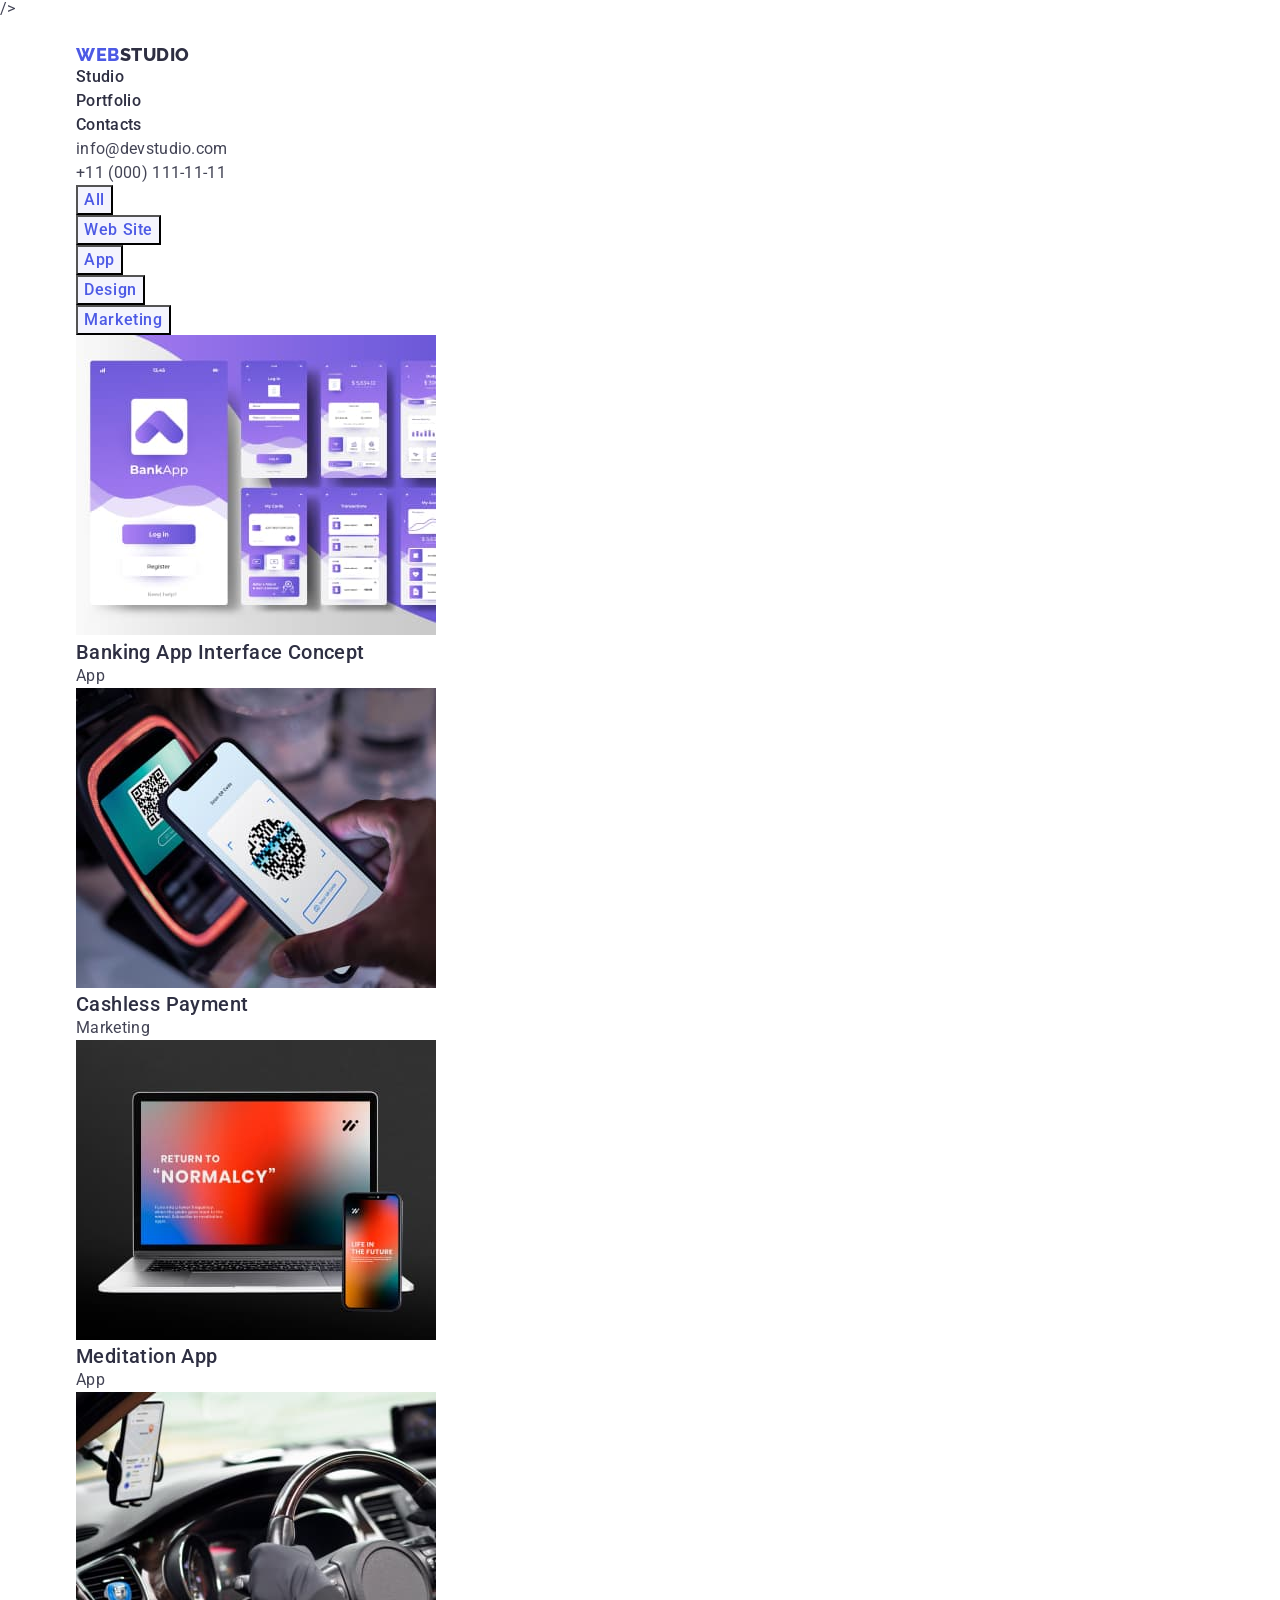
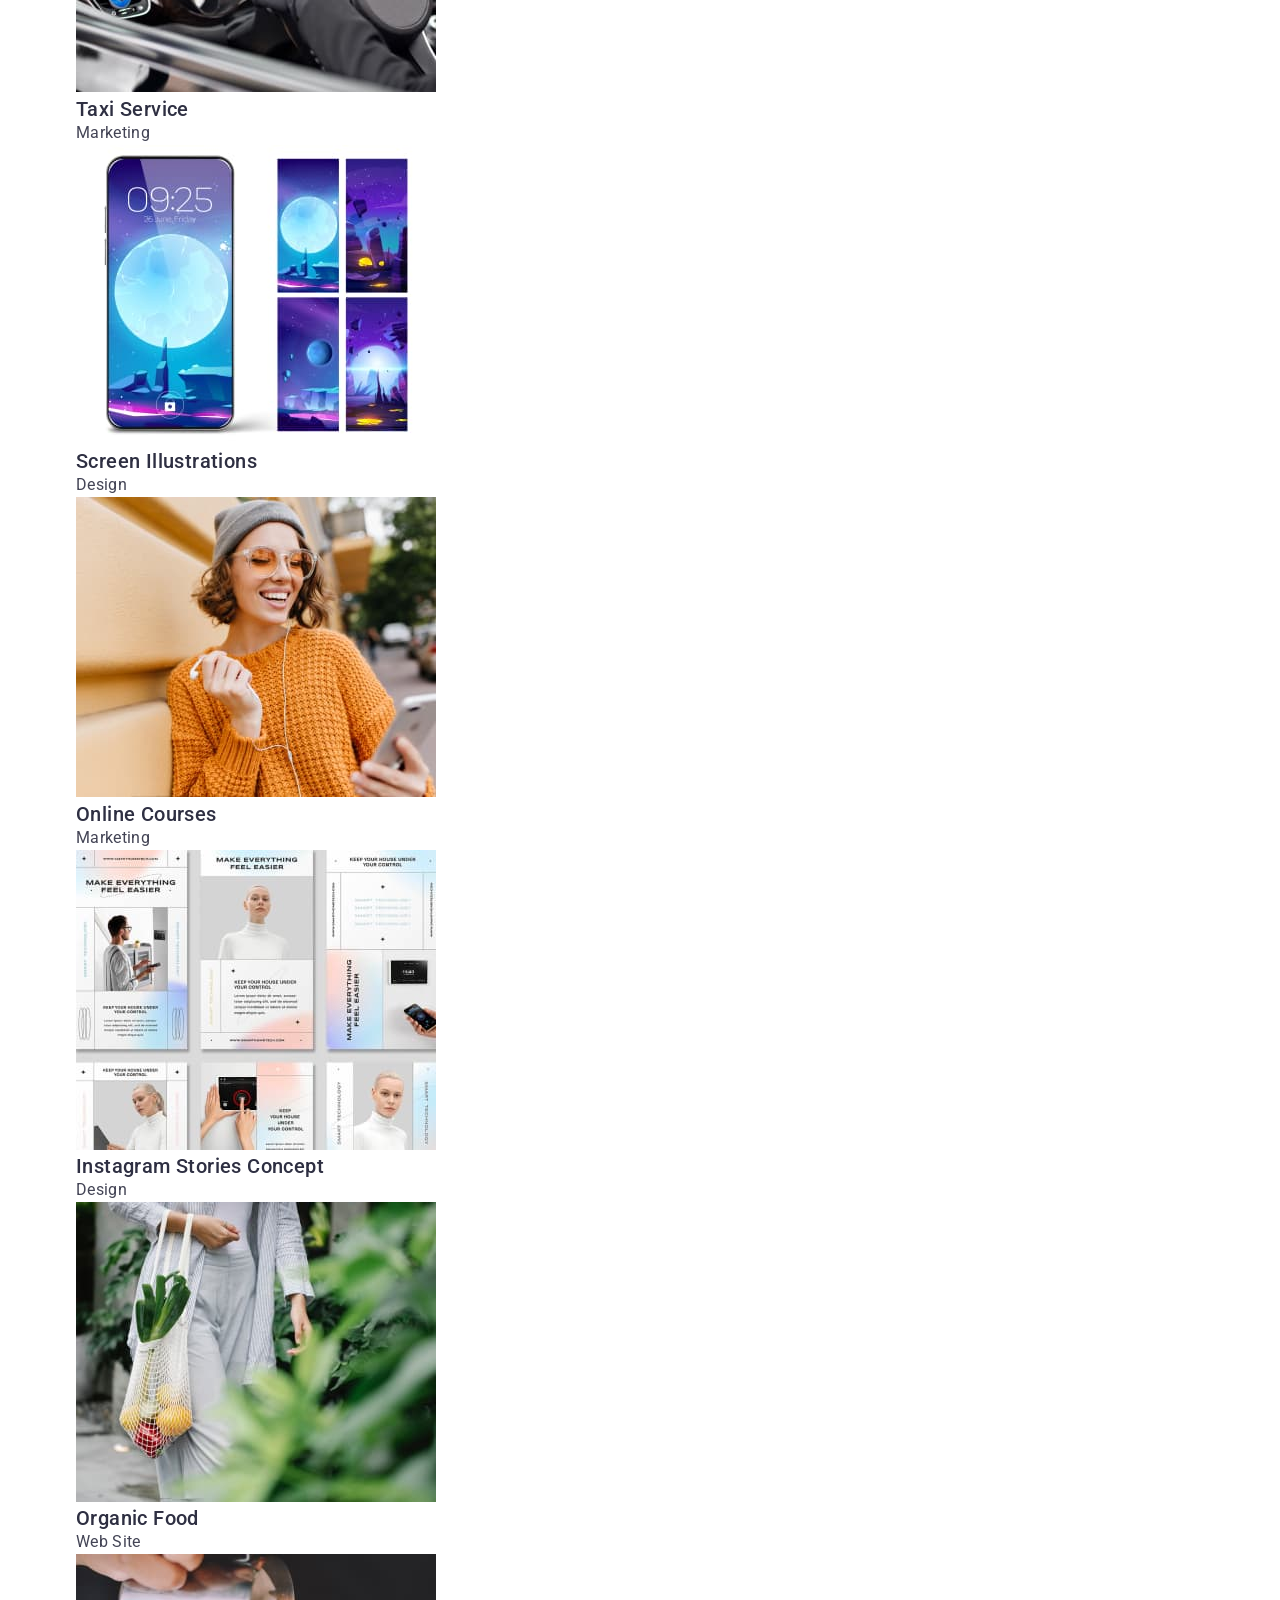
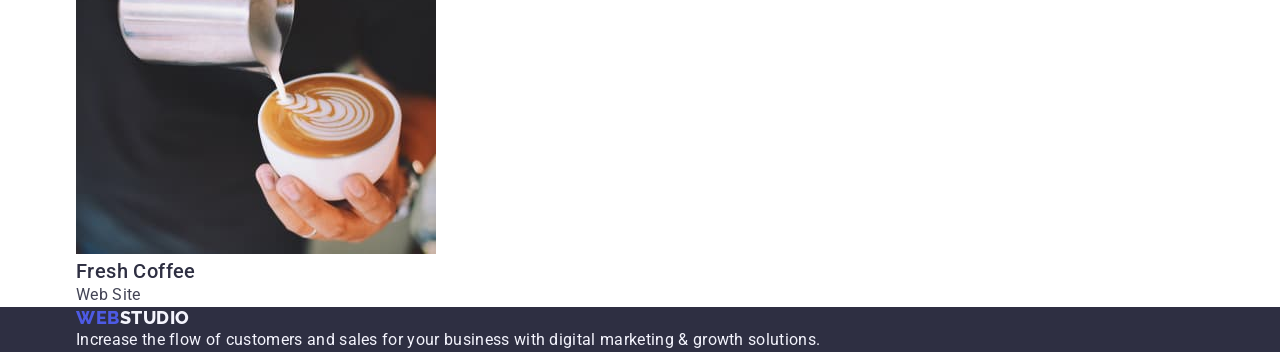
==== portfolio.html @ 6de21bf1 "hw-03" ====
<!DOCTYPE html>
<html lang="en">
  <head>
    <meta charset="UTF-8" />
    <meta http-equiv="X-UA-Compatible" content="IE=edge" />
    <meta name="viewport" content="width=device-width, initial-scale=1.0" />
    <title>Portfolio</title>
    <link rel="preconnect" href="https://fonts.googleapis.com" />
    <link rel="preconnect" href="https://fonts.gstatic.com" crossorigin />
    <link
      href="https://fonts.googleapis.com/css2?family=Montserrat:wght@400;700&family=Raleway:wght@800&family=Roboto:wght@400;500;700;900&display=swap"
      rel="stylesheet"
    />
    <link
      rel="stylesheet"
      href="https://cdn.jsdelivr.net/npm/modern-normalize@1.1.0/modern-normalize.min.css"
    />
    />
    <link rel="stylesheet" href="./css/styles.css" />
  </head>
  <body>
    <!-- Header -->
    <header class="header">
      <div class="container">
        <nav>
          <a class="logo link" href="./index.html"
            >Web<span class="logo-studio">Studio</span></a
          >
          <ul class="page-list list">
            <li class="page-item">
              <a class="page-link link" href="./index.html">Studio</a>
            </li>
            <li class="page-item">
              <a class="page-link link" href="./portfolio.html">Portfolio</a>
            </li>
            <li class="page-item">
              <a class="page-link link" href="">Contacts</a>
            </li>
          </ul>
        </nav>
        <address class="contacts">
          <ul class="contacts-list list">
            <li class="contacts-item">
              <a class="contacts-link link" href="mailto:info@devstudio.com"
                >info@devstudio.com</a
              >
            </li>
            <li class="contacts-item">
              <a class="contacts-link link" href="tel:+110001111111"
                >+11 (000) 111-11-11</a
              >
            </li>
          </ul>
        </address>
      </div>
    </header>
    <main>
      <section>
        <div class="container">
          <h1 hidden>Projects</h1>
          <!-- Buttons -->
          <ul class="button-list list">
            <li><button type="button" class="button-item">All</button></li>
            <li><button type="button" class="button-item">Web Site</button></li>
            <li><button type="button" class="button-item">App</button></li>
            <li><button type="button" class="button-item">Design</button></li>
            <li>
              <button type="button" class="button-item">Marketing</button>
            </li>
          </ul>
          <!-- Projects -->
          <ul class="bar-list list">
            <li>
              <a href="" class="link">
                <img
                  src="./images/interface-concept.jpg"
                  alt="Banking App Interface Concept photo"
                  width="360"
                  height="300"
                />
                <h2 class="bar-title">Banking App Interface Concept</h2>
                <p class="bar-text">App</p></a
              >
            </li>
            <li>
              <a href="" class="link">
                <img
                  src="./images/cashless-payment.jpg"
                  alt="Two phones"
                  width="360"
                  height="300"
                />
                <h2 class="bar-title">Cashless Payment</h2>
                <p class="bar-text">Marketing</p></a
              >
            </li>
            <li>
              <a href="" class="link">
                <img
                  src="./images/meditation-app.jpg"
                  alt="Desktop and phone"
                  width="360"
                  height="300"
                />
                <h2 class="bar-title">Meditation App</h2>
                <p class="bar-text">App</p></a
              >
            </li>
            <li>
              <a href="" class="link">
                <img
                  src="./images/taxi-service.jpg"
                  alt="Driver in the car"
                  width="360"
                  height="300"
                />
                <h2 class="bar-title">Taxi Service</h2>
                <p class="bar-text">Marketing</p></a
              >
            </li>
            <li>
              <a href="" class="link">
                <img
                  src="./images/screen-Illustrations.jpg"
                  alt="Pictures on phone"
                  width="360"
                  height="300"
                />
                <h2 class="bar-title">Screen Illustrations</h2>
                <p class="bar-text">Design</p></a
              >
            </li>
            <li>
              <a href="" class="link">
                <img
                  src="./images/online-courses.jpg"
                  alt="Woman"
                  width="360"
                  height="300"
                />
                <h2 class="bar-title">Online Courses</h2>
                <p class="bar-text">Marketing</p></a
              >
            </li>
            <li>
              <a href="" class="link">
                <img
                  src="./images/instagram-stories-concept.jpg"
                  alt="Instagram pages"
                  width="360"
                  height="300"
                />
                <h2 class="bar-title">Instagram Stories Concept</h2>
                <p class="bar-text">Design</p></a
              >
            </li>
            <li>
              <a href="" class="link">
                <img
                  src="./images/organic-food.jpg"
                  alt="A bag with vegetables"
                  width="360"
                  height="300"
                />
                <h2 class="bar-title">Organic Food</h2>
                <p class="bar-text">Web Site</p></a
              >
            </li>
            <li>
              <a href="" class="link">
                <img
                  src="./images/fresh-coffee.jpg"
                  alt="A cup of coffee"
                  width="360"
                  height="300"
                />
                <h2 class="bar-title">Fresh Coffee</h2>
                <p class="bar-text">Web Site</p></a
              >
            </li>
          </ul>
        </div>
      </section>
    </main>
    <!-- Footer -->
    <footer class="footer">
      <div class="container">
        <a class="logo link" href="./index.html"
          >Web<span class="logo-studio-footer">Studio</span></a
        >
        <p class="footer-text">
          Increase the flow of customers and sales for your business with
          digital marketing & growth solutions.
        </p>
      </div>
    </footer>
  </body>
</html>
---- css/styles.css ----
:root {
    --title-color-one: #2e2f42;
    --title-color-two: #ffffff;
    --text-color-one: #434455;
    --text-color-two: #f4f4fd;
    --background-color-one: #2e2f42;
    --background-color-two: #f4f4fd;
}

body {
    font-family: "Roboto", sans-serif;
    color: #434455;
    background-color: #ffffff;
}

p,
h1,
h2,
h3,
h4,
h5,
h6 {
    margin: 0;
}

ul,
ol {
    margin: 0;
    padding: 0;
}

.list {
    list-style: none;
}

.link {
    text-decoration: none;
}

.container {
    width: 1158px;
    padding-left: 15px;
    padding-right: 15px;
    margin: 0 auto;
}

/* Header */

.header {
    padding-top: 25.5px;
}

.logo {
    font-family: 'Raleway', sans-serif;
    font-weight: 800;
    font-size: 18px;
    line-height: 1.17;
    letter-spacing: 0.03em;
    text-transform: uppercase;
    color: #4D5AE5;
}

.logo-studio {
    color: var(--title-color-one);
}

.page-link {
    font-weight: 500;
    font-size: 16px;
    line-height: 1.5;
    letter-spacing: 0.02em;
    color: var(--title-color-one);
}

.page-link:hover,
.page-link:focus {
    color: #404bbf;
}

.contacts {
    font-style: normal;
}

.contacts-link {
    font-style: normal;
    font-size: 16px;
    line-height: 1.5;
    letter-spacing: 0.02em;
    color: var(--text-color-one);
}

.contacts-link:hover,
.contacts-link:focus {
    color: #404bbf;
}

/* Hero */

.hero {
    background-color: var(--background-color-one);
}

.hero-title {
    font-weight: 700;
    font-size: 56px;
    line-height: 1.07;
    text-align: center;
    letter-spacing: 0.02em;
    color: var(--title-color-two);
    margin-bottom: 48px;
}

.hero-button {
    font-family: 'Roboto', sans-serif;
    background: #4D5AE5;

    font-weight: 500;
    font-size: 16px;
    line-height: 1.5;
    letter-spacing: 0.04em;
    color: #FFFFFF;
    cursor: pointer;
}

.hero-button:hover,
.hero-button:focus {
    background-color: #404bbf;
}

/* Advantages */

.advantage-title {
    font-weight: 500;
    font-size: 20px;
    line-height: 1.2;
    letter-spacing: 0.02em;
    color: var(--title-color-one);
    margin-bottom: 8px;
}

.advantage-text {
    font-size: 16px;
    line-height: 1.5;
    letter-spacing: 0.02em;
    color: var(--text-color-one);
}

/* Activities */

.activities {
    font-size: 36px;
    line-height: 1.11;
    text-align: center;
    letter-spacing: 0.02em;
    text-transform: capitalize;
    color: var(--title-color-one);
    margin-bottom: 72px;
}

/* Team */

.team-section {
    background-color: var(--background-color-two);
}

.team {
    font-weight: 700;
    font-size: 36px;
    line-height: 1.11;
    text-align: center;
    letter-spacing: 0.02em;
    text-transform: capitalize;
    color: var(--title-color-one);
    margin-bottom: 72px;
}

.team-item {
    background-color: #ffffff;
}

.team-title {
    font-weight: 500;
    font-size: 20px;
    line-height: 1.2;
    letter-spacing: 0.02em;
    color: var(--title-color-one);
    margin-top: 32px;
    margin-bottom: 8px;
}

.team-text {
    font-size: 16px;
    line-height: 1.5;
    letter-spacing: 0.02em;
    color: var(--text-color-one);
}

/* Portfolio */

/* Buttons */

.button-item {
    font-family: inherit;
    background-color: #f4f4fd;
    font-weight: 500;
    font-size: 16px;
    line-height: 1.5;
    letter-spacing: 0.04em;
    color: #4D5AE5;
    cursor: pointer;
}

.button-item:hover,
.button-item:focus {
    background-color: #404bbf;
    color: #ffffff;
}

/* Projects */

.bar-title {
    font-weight: 500;
    font-size: 20px;
    line-height: 1.2;
    letter-spacing: 0.02em;
    color: var(--title-color-one);
}

.bar-text {
    font-size: 16px;
    line-height: 1.5;
    letter-spacing: 0.02em;
    color: var(--text-color-one);
}

/* Footer */

.footer {
    background-color: var(--background-color-one);
}

.footer-text {
    font-size: 16px;
    line-height: 1.5;
    letter-spacing: 0.02em;
    color: var(--text-color-two);
}

.logo-studio-footer {
    color: var(--text-color-two);
}
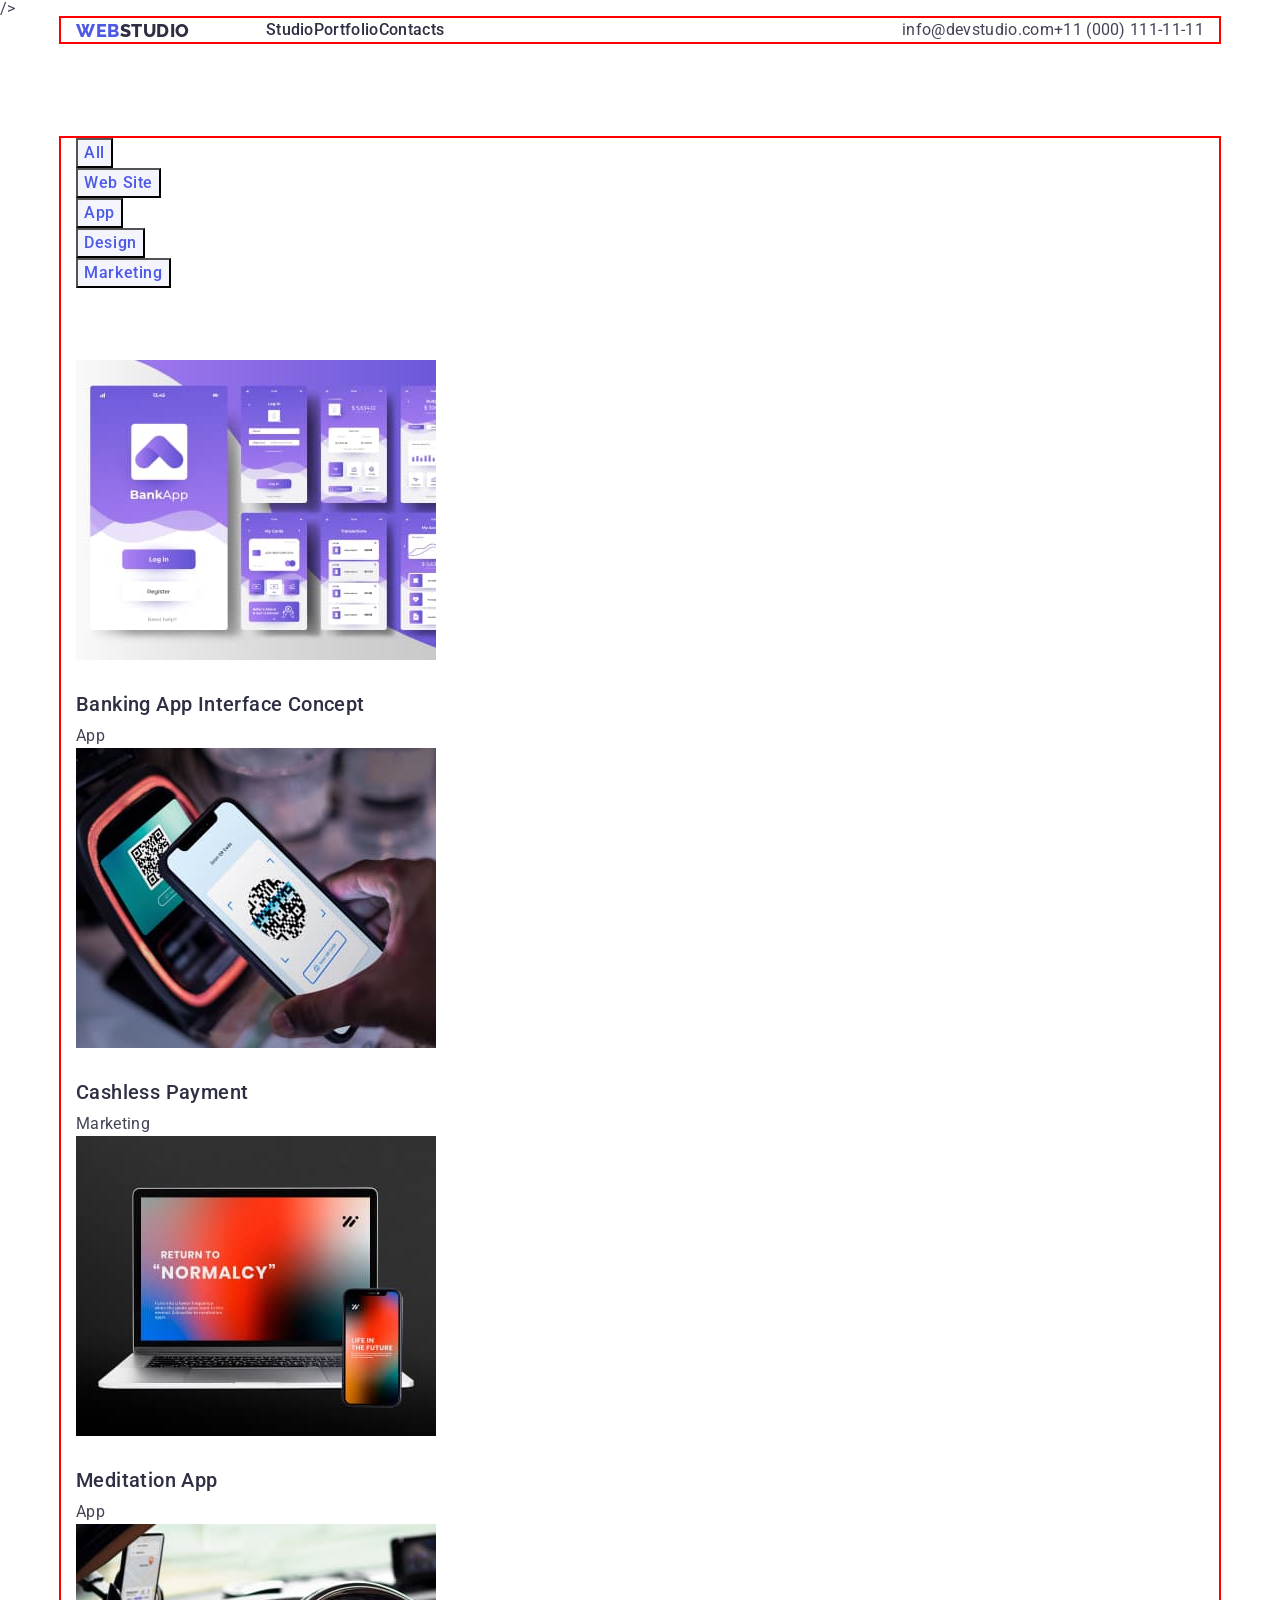
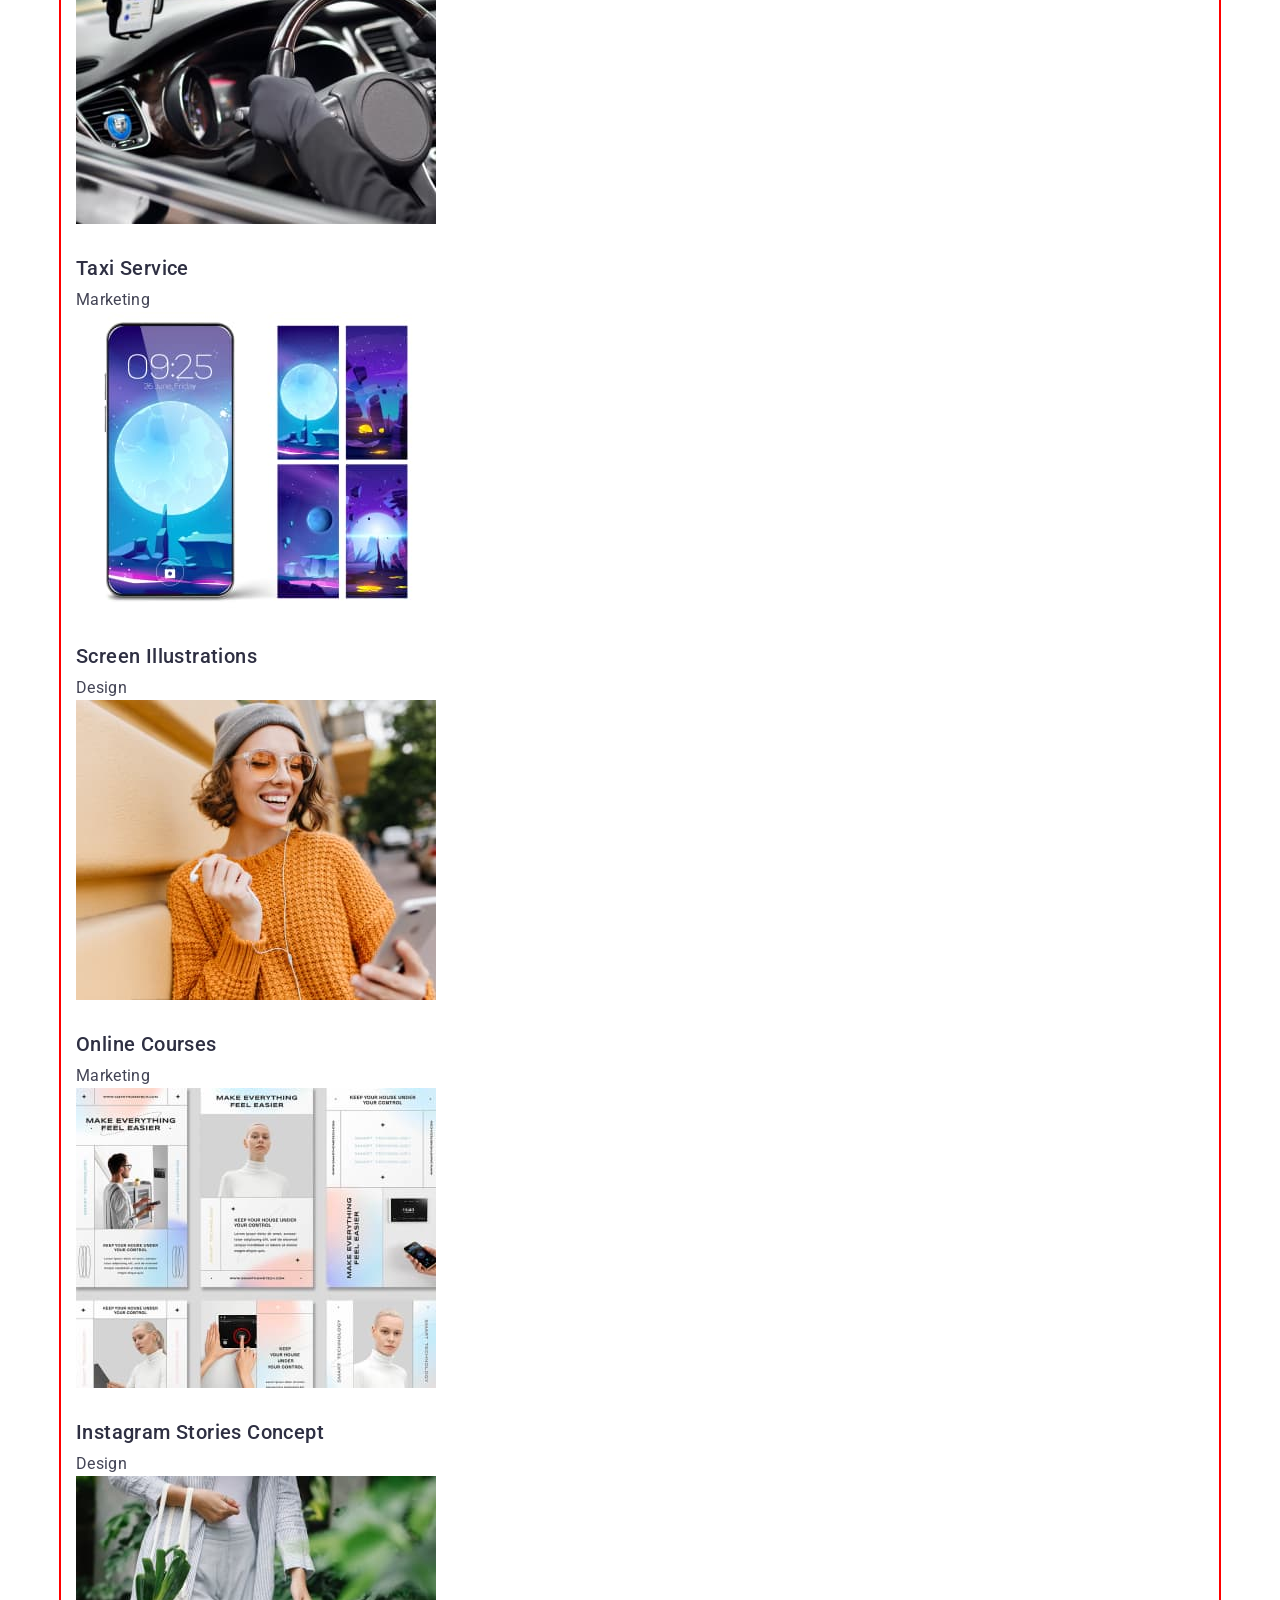
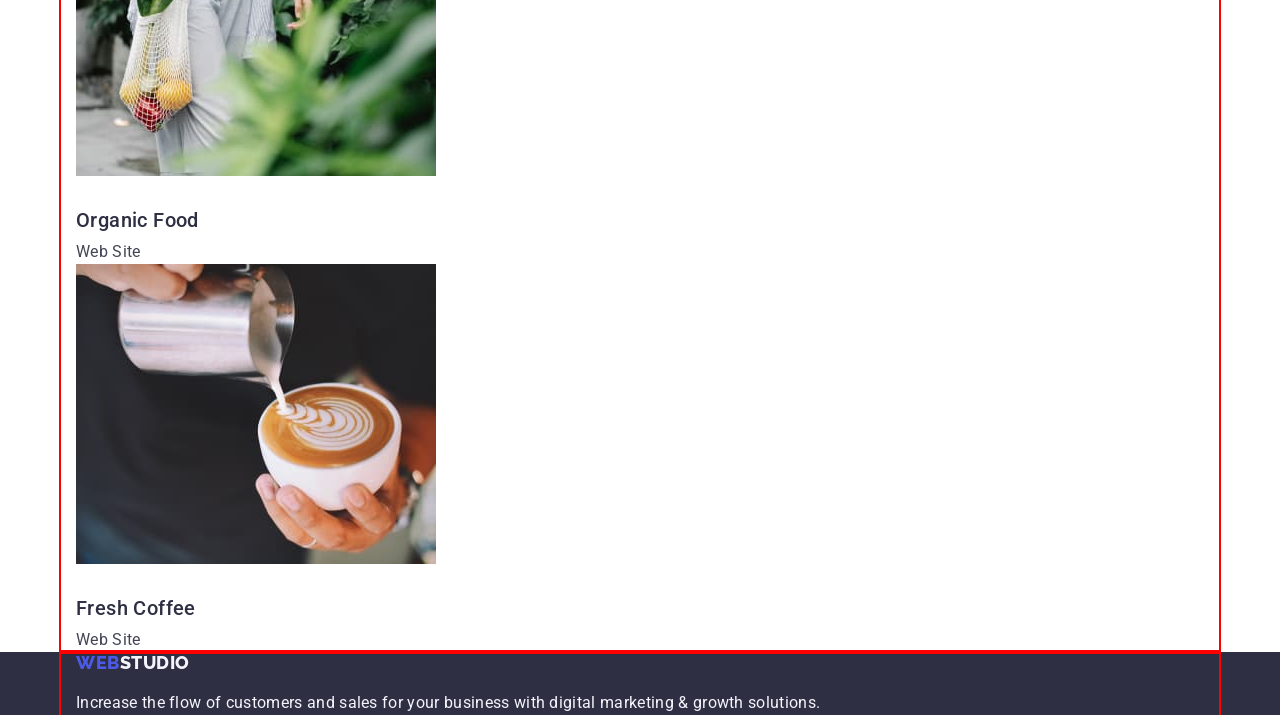
==== commit 01df0618: "Update portfolio.html" ====
--- a/portfolio.html
+++ b/portfolio.html
@@ -21,8 +21,8 @@
   <body>
     <!-- Header -->
     <header class="header">
-      <div class="container">
-        <nav>
+      <div class="container header-container">
+        <nav class="header-navigation">
           <a class="logo link" href="./index.html"
             >Web<span class="logo-studio">Studio</span></a
           >
--- a/css/styles.css
+++ b/css/styles.css
@@ -29,6 +29,10 @@
     padding: 0;
 }
 
+img {
+    display: block;
+}
+
 .list {
     list-style: none;
 }
@@ -42,12 +46,21 @@
     padding-left: 15px;
     padding-right: 15px;
     margin: 0 auto;
+    outline: 2px solid red;
 }
 
 /* Header */
 
-.header {
-    padding-top: 25.5px;
+.header {}
+
+.header-container {
+    display: flex;
+    align-items: center;
+}
+
+.header-navigation {
+    display: flex;
+    align-items: center;
 }
 
 .logo {
@@ -58,10 +71,28 @@
     letter-spacing: 0.03em;
     text-transform: uppercase;
     color: #4D5AE5;
+
 }
 
 .logo-studio {
-    color: var(--title-color-one);
+    margin-right: 76px;
+    color: var(--title-color-one);
+}
+
+.page-list {
+    display: flex;
+}
+
+.contacts {
+    margin-left: auto;
+}
+
+.contacts-list {
+    display: flex;
+}
+
+.contacts-item {
+    display: flex;
 }
 
 .page-link {
@@ -108,6 +139,7 @@
     letter-spacing: 0.02em;
     color: var(--title-color-two);
     margin-bottom: 48px;
+    padding: 188px 472px;
 }
 
 .hero-button {
@@ -197,7 +229,13 @@
 
 /* Portfolio */
 
+
 /* Buttons */
+
+.button-list {
+    margin-top: 96px;
+    margin-bottom: 72px;
+}
 
 .button-item {
     font-family: inherit;
@@ -224,6 +262,8 @@
     line-height: 1.2;
     letter-spacing: 0.02em;
     color: var(--title-color-one);
+    margin-top: 32px;
+    margin-bottom: 8px;
 }
 
 .bar-text {
@@ -244,6 +284,7 @@
     line-height: 1.5;
     letter-spacing: 0.02em;
     color: var(--text-color-two);
+    margin-top: 17.5px;
 }
 
 .logo-studio-footer {
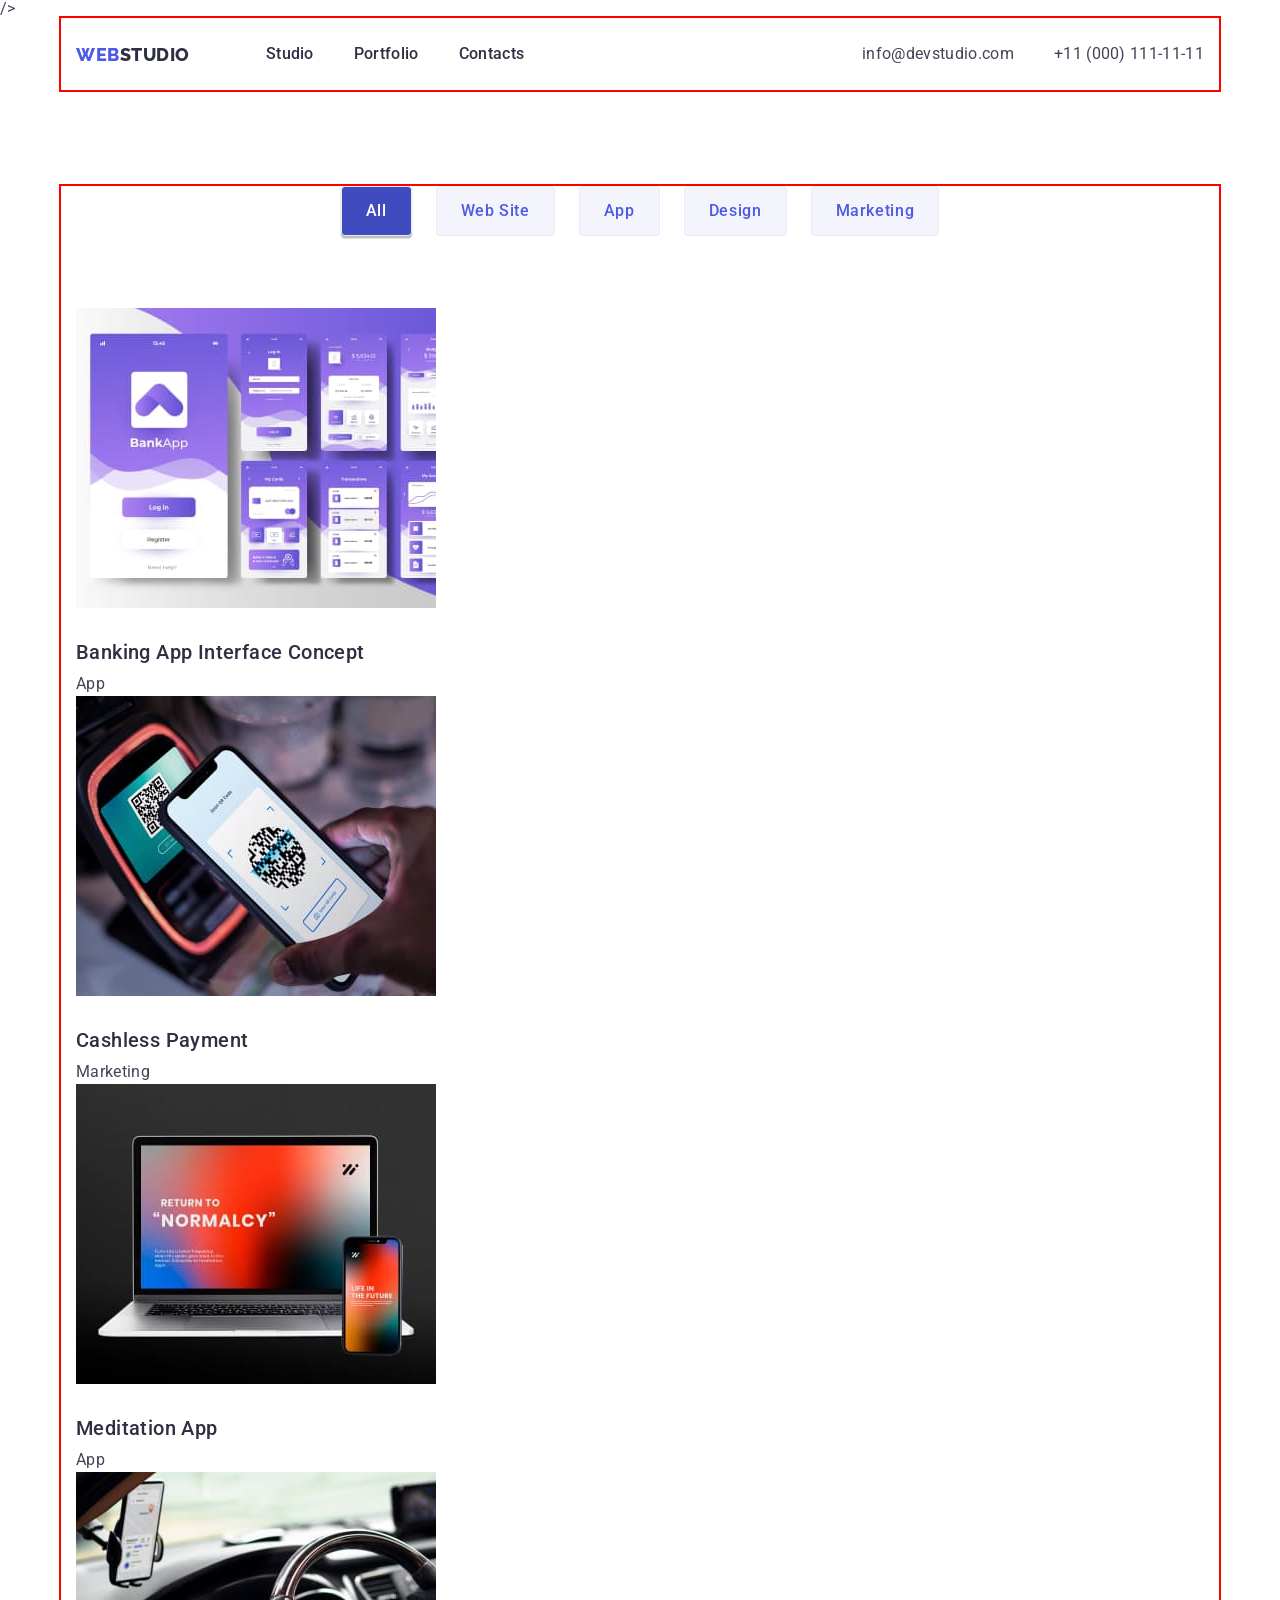
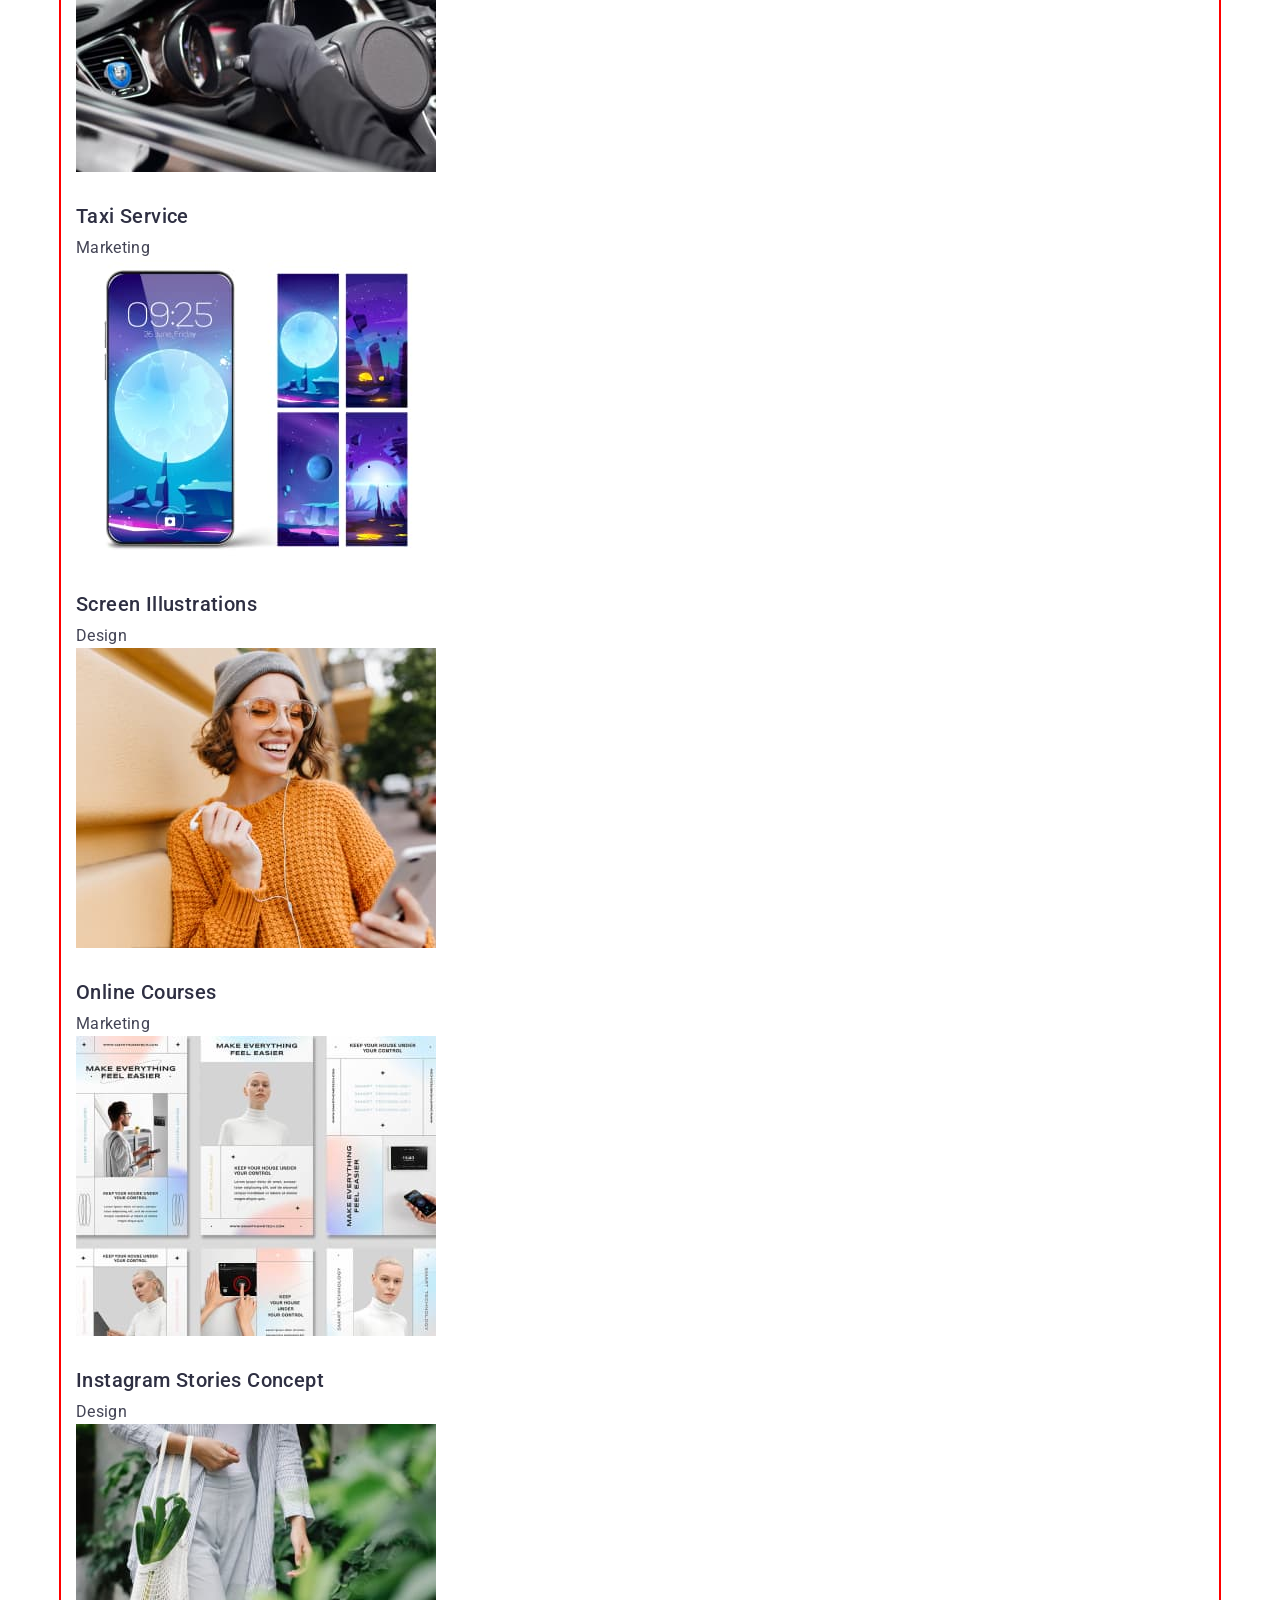
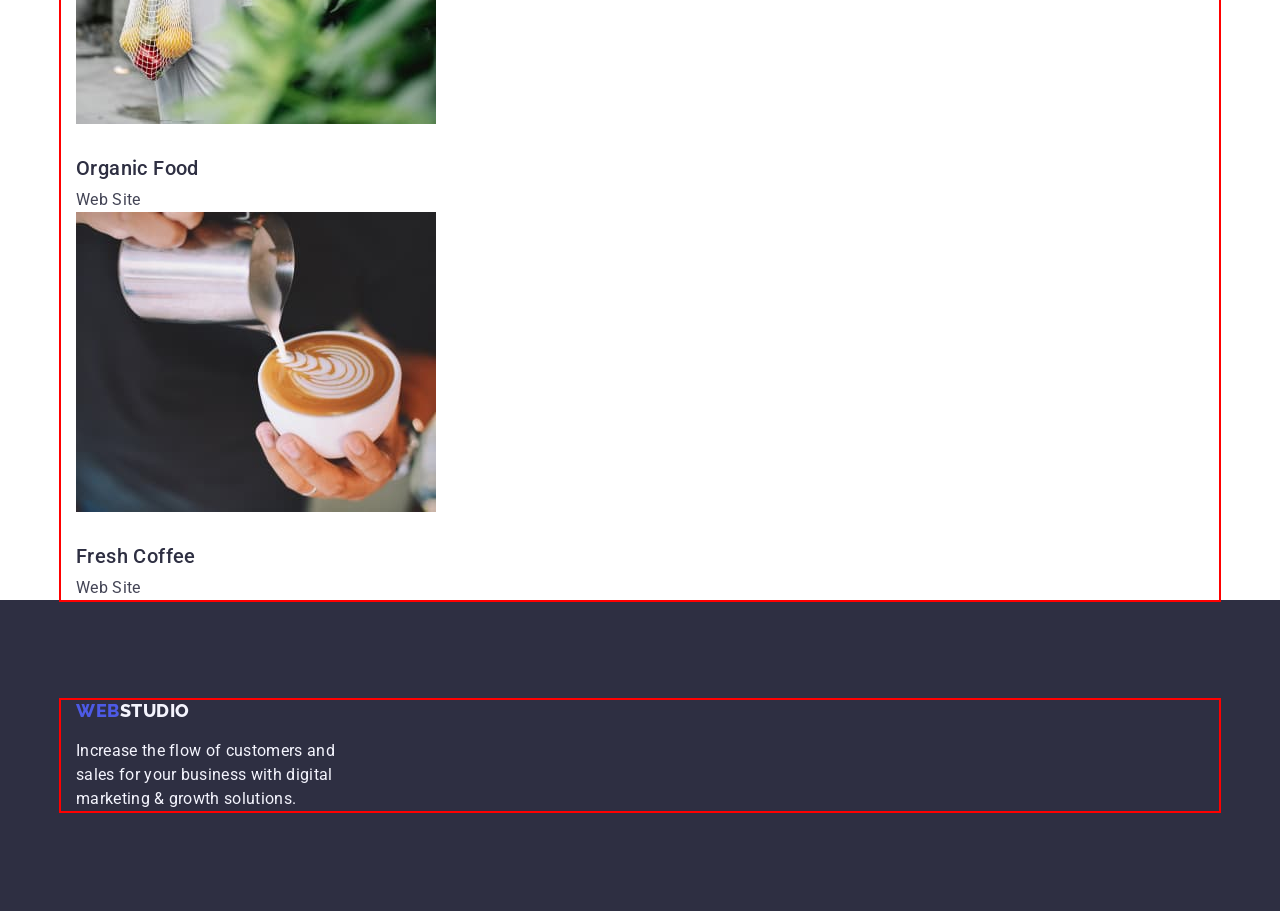
==== commit 3eb69f76: "hw-03" ====
--- a/portfolio.html
+++ b/portfolio.html
@@ -60,7 +60,11 @@
           <h1 hidden>Projects</h1>
           <!-- Buttons -->
           <ul class="button-list list">
-            <li><button type="button" class="button-item">All</button></li>
+            <li>
+              <button type="button" class="button-item first-button">
+                All
+              </button>
+            </li>
             <li><button type="button" class="button-item">Web Site</button></li>
             <li><button type="button" class="button-item">App</button></li>
             <li><button type="button" class="button-item">Design</button></li>
@@ -78,8 +82,10 @@
                   width="360"
                   height="300"
                 />
-                <h2 class="bar-title">Banking App Interface Concept</h2>
-                <p class="bar-text">App</p></a
+                <div>
+                  <h2 class="bar-title">Banking App Interface Concept</h2>
+                  <p class="bar-text">App</p>
+                </div></a
               >
             </li>
             <li>
@@ -90,8 +96,10 @@
                   width="360"
                   height="300"
                 />
-                <h2 class="bar-title">Cashless Payment</h2>
-                <p class="bar-text">Marketing</p></a
+                <div>
+                  <h2 class="bar-title">Cashless Payment</h2>
+                  <p class="bar-text">Marketing</p>
+                </div></a
               >
             </li>
             <li>
@@ -102,8 +110,10 @@
                   width="360"
                   height="300"
                 />
-                <h2 class="bar-title">Meditation App</h2>
-                <p class="bar-text">App</p></a
+                <div>
+                  <h2 class="bar-title">Meditation App</h2>
+                  <p class="bar-text">App</p>
+                </div></a
               >
             </li>
             <li>
@@ -114,8 +124,10 @@
                   width="360"
                   height="300"
                 />
-                <h2 class="bar-title">Taxi Service</h2>
-                <p class="bar-text">Marketing</p></a
+                <div>
+                  <h2 class="bar-title">Taxi Service</h2>
+                  <p class="bar-text">Marketing</p>
+                </div></a
               >
             </li>
             <li>
@@ -126,8 +138,10 @@
                   width="360"
                   height="300"
                 />
-                <h2 class="bar-title">Screen Illustrations</h2>
-                <p class="bar-text">Design</p></a
+                <div>
+                  <h2 class="bar-title">Screen Illustrations</h2>
+                  <p class="bar-text">Design</p>
+                </div></a
               >
             </li>
             <li>
@@ -138,8 +152,10 @@
                   width="360"
                   height="300"
                 />
-                <h2 class="bar-title">Online Courses</h2>
-                <p class="bar-text">Marketing</p></a
+                <div>
+                  <h2 class="bar-title">Online Courses</h2>
+                  <p class="bar-text">Marketing</p>
+                </div></a
               >
             </li>
             <li>
@@ -150,8 +166,10 @@
                   width="360"
                   height="300"
                 />
-                <h2 class="bar-title">Instagram Stories Concept</h2>
-                <p class="bar-text">Design</p></a
+                <div>
+                  <h2 class="bar-title">Instagram Stories Concept</h2>
+                  <p class="bar-text">Design</p>
+                </div></a
               >
             </li>
             <li>
@@ -162,8 +180,10 @@
                   width="360"
                   height="300"
                 />
-                <h2 class="bar-title">Organic Food</h2>
-                <p class="bar-text">Web Site</p></a
+                <div>
+                  <h2 class="bar-title">Organic Food</h2>
+                  <p class="bar-text">Web Site</p>
+                </div></a
               >
             </li>
             <li>
@@ -174,8 +194,10 @@
                   width="360"
                   height="300"
                 />
-                <h2 class="bar-title">Fresh Coffee</h2>
-                <p class="bar-text">Web Site</p></a
+                <div>
+                  <h2 class="bar-title">Fresh Coffee</h2>
+                  <p class="bar-text">Web Site</p>
+                </div></a
               >
             </li>
           </ul>
--- a/css/styles.css
+++ b/css/styles.css
@@ -51,8 +51,6 @@
 
 /* Header */
 
-.header {}
-
 .header-container {
     display: flex;
     align-items: center;
@@ -71,7 +69,6 @@
     letter-spacing: 0.03em;
     text-transform: uppercase;
     color: #4D5AE5;
-
 }
 
 .logo-studio {
@@ -81,6 +78,9 @@
 
 .page-list {
     display: flex;
+    gap: 40px;
+    padding-top: 24px;
+    padding-bottom: 24px;
 }
 
 .contacts {
@@ -89,6 +89,9 @@
 
 .contacts-list {
     display: flex;
+    gap: 40px;
+
+
 }
 
 .contacts-item {
@@ -125,10 +128,13 @@
     color: #404bbf;
 }
 
+
 /* Hero */
 
 .hero {
     background-color: var(--background-color-one);
+    padding-top: 188px;
+    padding-bottom: 292px;
 }
 
 .hero-title {
@@ -139,19 +145,29 @@
     letter-spacing: 0.02em;
     color: var(--title-color-two);
     margin-bottom: 48px;
-    padding: 188px 472px;
+    max-width: 496px;
+    margin-left: auto;
+    margin-right: auto;
 }
 
 .hero-button {
     font-family: 'Roboto', sans-serif;
     background: #4D5AE5;
-
     font-weight: 500;
     font-size: 16px;
     line-height: 1.5;
     letter-spacing: 0.04em;
     color: #FFFFFF;
     cursor: pointer;
+    display: block;
+    min-width: 169px;
+    height: 56px;
+    margin-top: 48px;
+    padding: 16px 32px;
+    border-radius: 4px;
+    border: none;
+    margin-left: auto;
+    margin-right: auto;
 }
 
 .hero-button:hover,
@@ -161,6 +177,15 @@
 
 /* Advantages */
 
+.advantage-list {
+    display: flex;
+    gap: 24px;
+}
+
+.advantage-item {
+    display: block;
+}
+
 .advantage-title {
     font-weight: 500;
     font-size: 20px;
@@ -168,6 +193,7 @@
     letter-spacing: 0.02em;
     color: var(--title-color-one);
     margin-bottom: 8px;
+    padding-top: 120px;
 }
 
 .advantage-text {
@@ -175,9 +201,15 @@
     line-height: 1.5;
     letter-spacing: 0.02em;
     color: var(--text-color-one);
+    max-width: 264px;
+    padding-bottom: 120px;
 }
 
 /* Activities */
+
+.activities-section {
+    padding-bottom: 120px;
+}
 
 .activities {
     font-size: 36px;
@@ -187,12 +219,19 @@
     text-transform: capitalize;
     color: var(--title-color-one);
     margin-bottom: 72px;
+
+}
+
+.activities-list {
+    display: flex;
+    gap: 24px;
 }
 
 /* Team */
 
 .team-section {
     background-color: var(--background-color-two);
+    padding-bottom: 120px;
 }
 
 .team {
@@ -204,20 +243,34 @@
     text-transform: capitalize;
     color: var(--title-color-one);
     margin-bottom: 72px;
+    padding-top: 120px;
+}
+
+.team-list {
+    display: flex;
+    gap: 24px;
 }
 
 .team-item {
     background-color: #ffffff;
 }
 
+.name {
+    display: block;
+    padding: 16px 32px;
+    max-width: 232px;
+    margin-left: auto;
+    margin-right: auto;
+}
+
 .team-title {
     font-weight: 500;
     font-size: 20px;
     line-height: 1.2;
     letter-spacing: 0.02em;
     color: var(--title-color-one);
-    margin-top: 32px;
-    margin-bottom: 8px;
+    border-radius: 0px 0px 4px 4px;
+    text-align: center;
 }
 
 .team-text {
@@ -225,6 +278,7 @@
     line-height: 1.5;
     letter-spacing: 0.02em;
     color: var(--text-color-one);
+    text-align: center;
 }
 
 /* Portfolio */
@@ -235,17 +289,24 @@
 .button-list {
     margin-top: 96px;
     margin-bottom: 72px;
+    display: flex;
+    gap: 24px;
+    justify-content: center;
 }
 
 .button-item {
     font-family: inherit;
-    background-color: #f4f4fd;
+    background-color: var(--text-color-two);
     font-weight: 500;
     font-size: 16px;
     line-height: 1.5;
     letter-spacing: 0.04em;
     color: #4D5AE5;
     cursor: pointer;
+    padding: 12px 24px;
+    background: #F4F4FD;
+    border: 1px solid #E7E9FC;
+    border-radius: 4px;
 }
 
 .button-item:hover,
@@ -254,6 +315,13 @@
     color: #ffffff;
 }
 
+.first-button {
+    background: #404BBF;
+    box-shadow: 0px 3px 1px rgba(0, 0, 0, 0.1), 0px 2px 1px rgba(0, 0, 0, 0.08), 0px 2px 2px rgba(0, 0, 0, 0.12);
+    color: var(--title-color-two);
+    cursor: pointer;
+}
+
 /* Projects */
 
 .bar-title {
@@ -277,6 +345,27 @@
 
 .footer {
     background-color: var(--background-color-one);
+    padding-top: 100px;
+    padding-bottom: 100px;
+}
+
+.container {
+    margin-right: auto;
+    padding-left: 15px;
+    padding-right: 15px;
+
+}
+
+.logo link {
+    display: inline-block;
+    margin-bottom: 16px;
+    font-family: 'Raleway', sans-serif;
+    font-weight: 800;
+    font-size: 18px;
+    line-height: 1.17;
+    letter-spacing: 0.03em;
+    text-transform: uppercase;
+    color: #4D5AE5;
 }
 
 .footer-text {
@@ -284,6 +373,7 @@
     line-height: 1.5;
     letter-spacing: 0.02em;
     color: var(--text-color-two);
+    max-width: 264px;
     margin-top: 17.5px;
 }
 
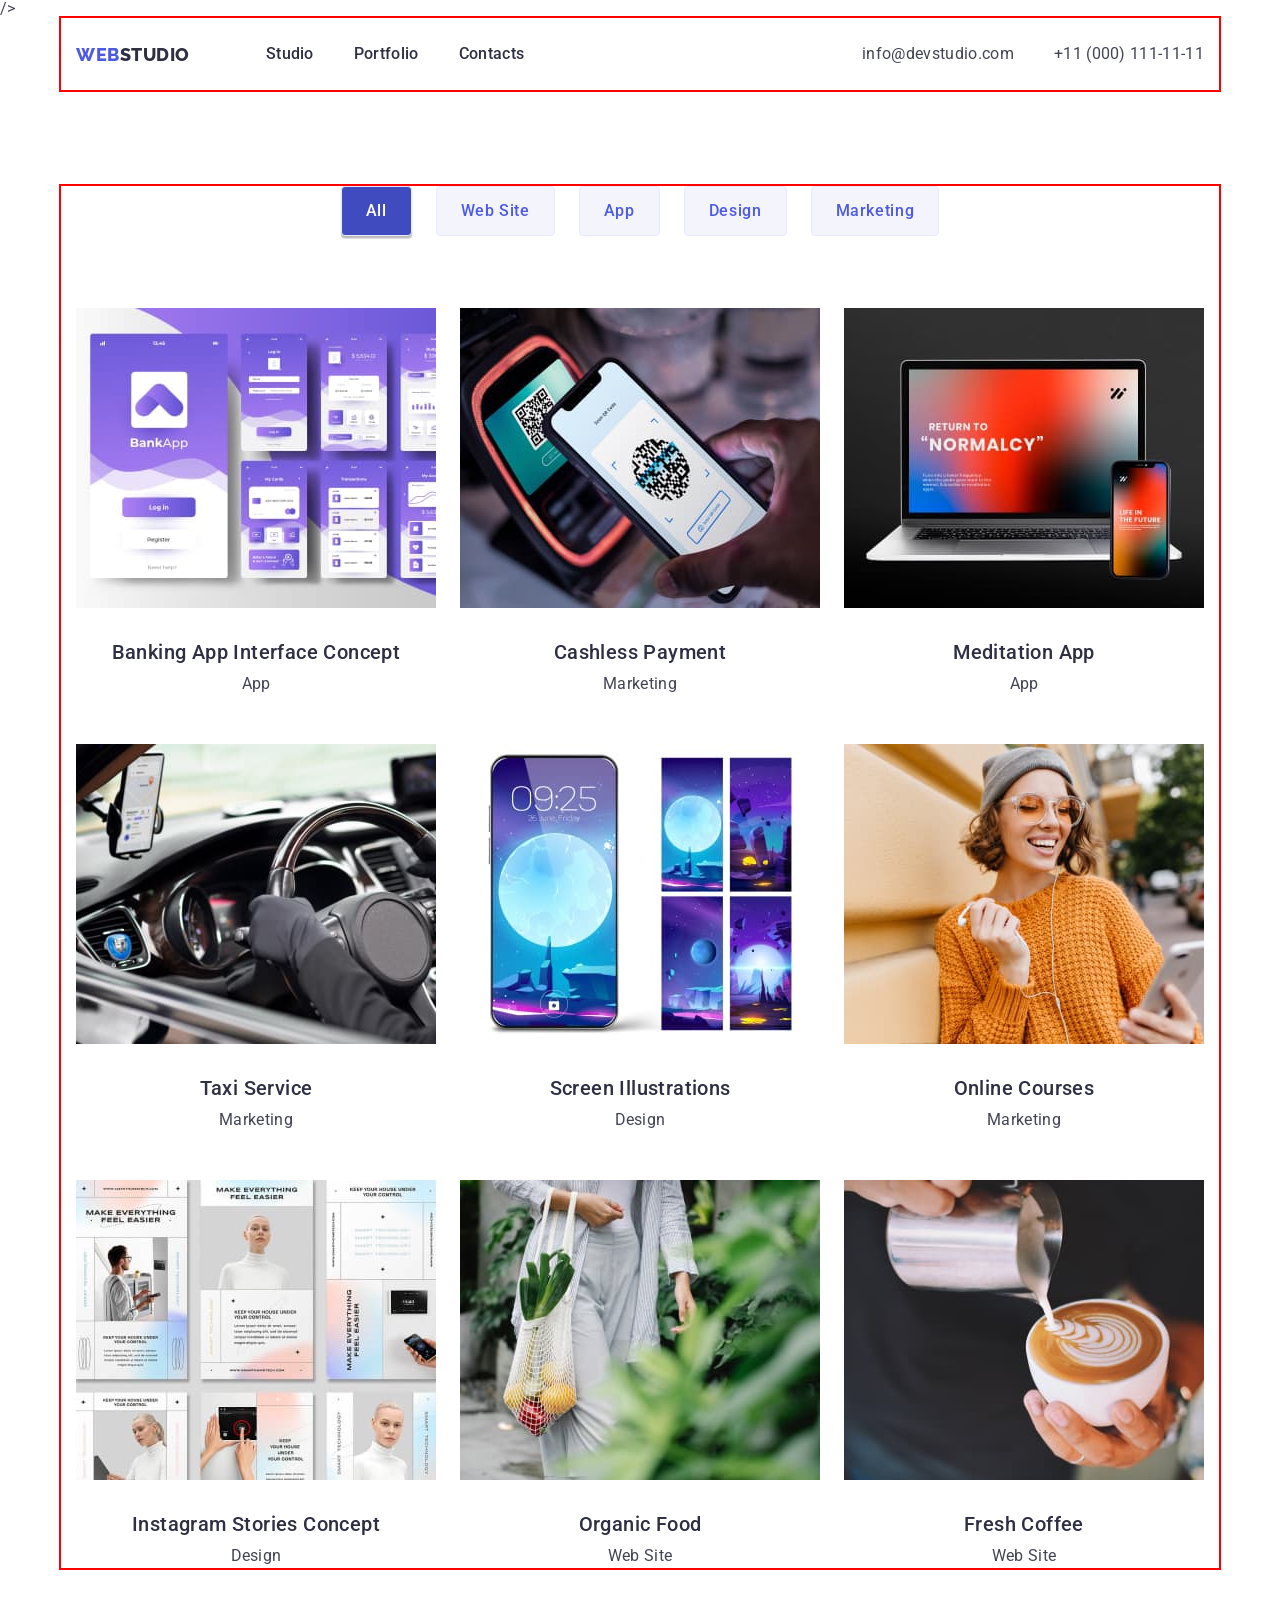
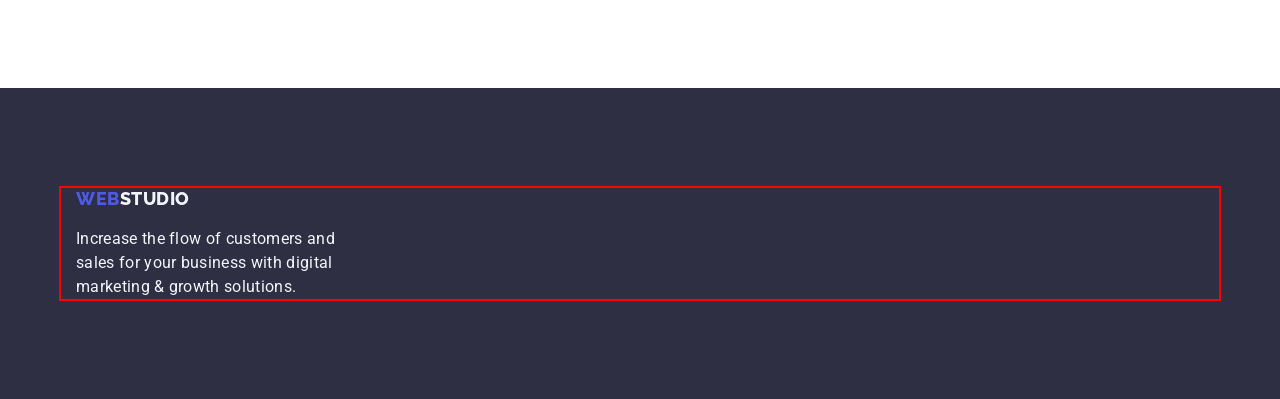
==== commit 9b0793fa: "hw-03" ====
--- a/portfolio.html
+++ b/portfolio.html
@@ -55,7 +55,7 @@
       </div>
     </header>
     <main>
-      <section>
+      <section class="main-section">
         <div class="container">
           <h1 hidden>Projects</h1>
           <!-- Buttons -->
--- a/css/styles.css
+++ b/css/styles.css
@@ -286,6 +286,10 @@
 
 /* Buttons */
 
+.main-section {
+    padding-bottom: 120px;
+}
+
 .button-list {
     margin-top: 96px;
     margin-bottom: 72px;
@@ -324,6 +328,15 @@
 
 /* Projects */
 
+.bar-list {
+    display: flex;
+    flex-wrap: wrap;
+    gap: 24px;
+    text-align: center;
+    row-gap: 48px;
+
+}
+
 .bar-title {
     font-weight: 500;
     font-size: 20px;
@@ -332,6 +345,7 @@
     color: var(--title-color-one);
     margin-top: 32px;
     margin-bottom: 8px;
+    text-align: center;
 }
 
 .bar-text {
@@ -339,6 +353,7 @@
     line-height: 1.5;
     letter-spacing: 0.02em;
     color: var(--text-color-one);
+    text-align: center;
 }
 
 /* Footer */
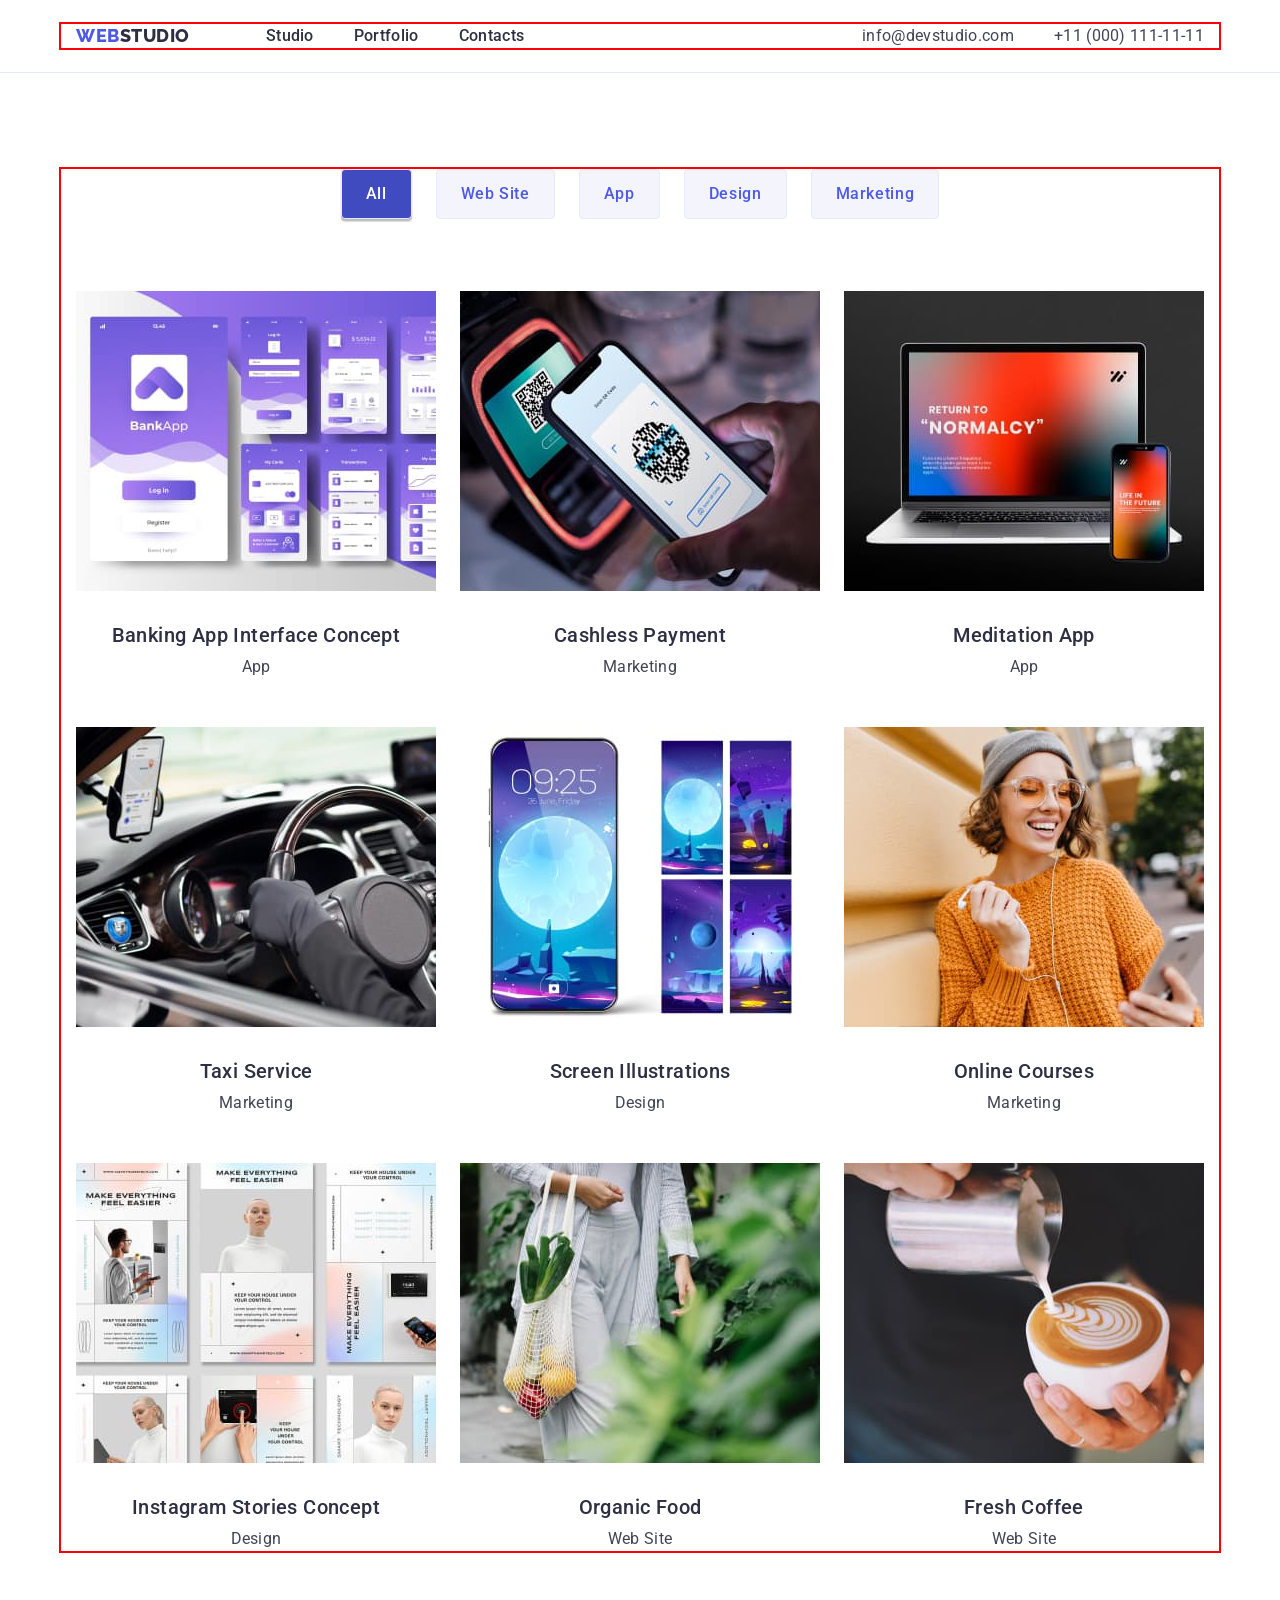
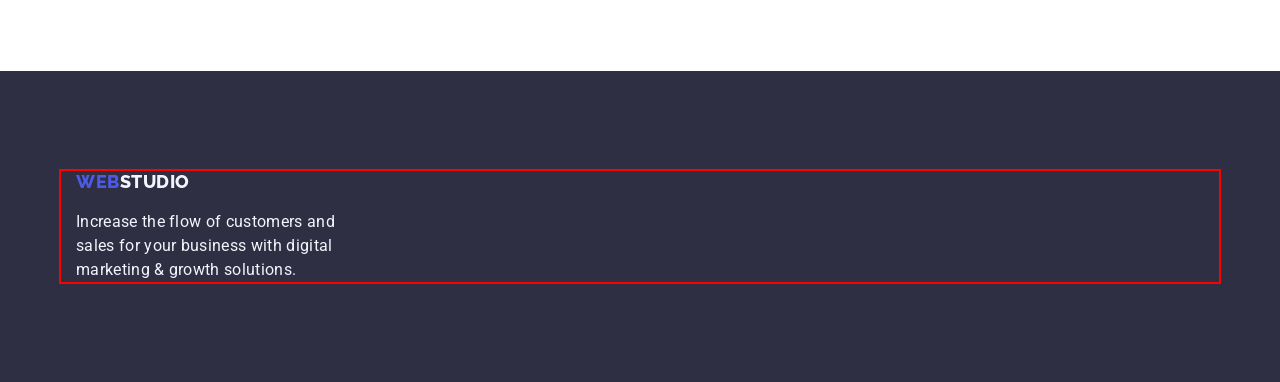
==== commit d4942251: "hw-03" ====
--- a/portfolio.html
+++ b/portfolio.html
@@ -15,7 +15,6 @@
       rel="stylesheet"
       href="https://cdn.jsdelivr.net/npm/modern-normalize@1.1.0/modern-normalize.min.css"
     />
-    />
     <link rel="stylesheet" href="./css/styles.css" />
   </head>
   <body>
--- a/css/styles.css
+++ b/css/styles.css
@@ -51,6 +51,11 @@
 
 /* Header */
 
+.header {
+    border-bottom: 1px solid #E7E9FC;
+    padding: 24px 0;
+}
+
 .header-container {
     display: flex;
     align-items: center;
@@ -72,15 +77,13 @@
 }
 
 .logo-studio {
-    margin-right: 76px;
     color: var(--title-color-one);
 }
 
 .page-list {
     display: flex;
     gap: 40px;
-    padding-top: 24px;
-    padding-bottom: 24px;
+    margin-left: 76px;
 }
 
 .contacts {
@@ -90,8 +93,6 @@
 .contacts-list {
     display: flex;
     gap: 40px;
-
-
 }
 
 .contacts-item {
@@ -134,7 +135,7 @@
 .hero {
     background-color: var(--background-color-one);
     padding-top: 188px;
-    padding-bottom: 292px;
+    padding-bottom: 188px;
 }
 
 .hero-title {
@@ -177,6 +178,10 @@
 
 /* Advantages */
 
+.advantage-section {
+    padding: 120px 0;
+}
+
 .advantage-list {
     display: flex;
     gap: 24px;
@@ -193,7 +198,6 @@
     letter-spacing: 0.02em;
     color: var(--title-color-one);
     margin-bottom: 8px;
-    padding-top: 120px;
 }
 
 .advantage-text {
@@ -202,7 +206,6 @@
     letter-spacing: 0.02em;
     color: var(--text-color-one);
     max-width: 264px;
-    padding-bottom: 120px;
 }
 
 /* Activities */
@@ -243,7 +246,6 @@
     text-transform: capitalize;
     color: var(--title-color-one);
     margin-bottom: 72px;
-    padding-top: 120px;
 }
 
 .team-list {
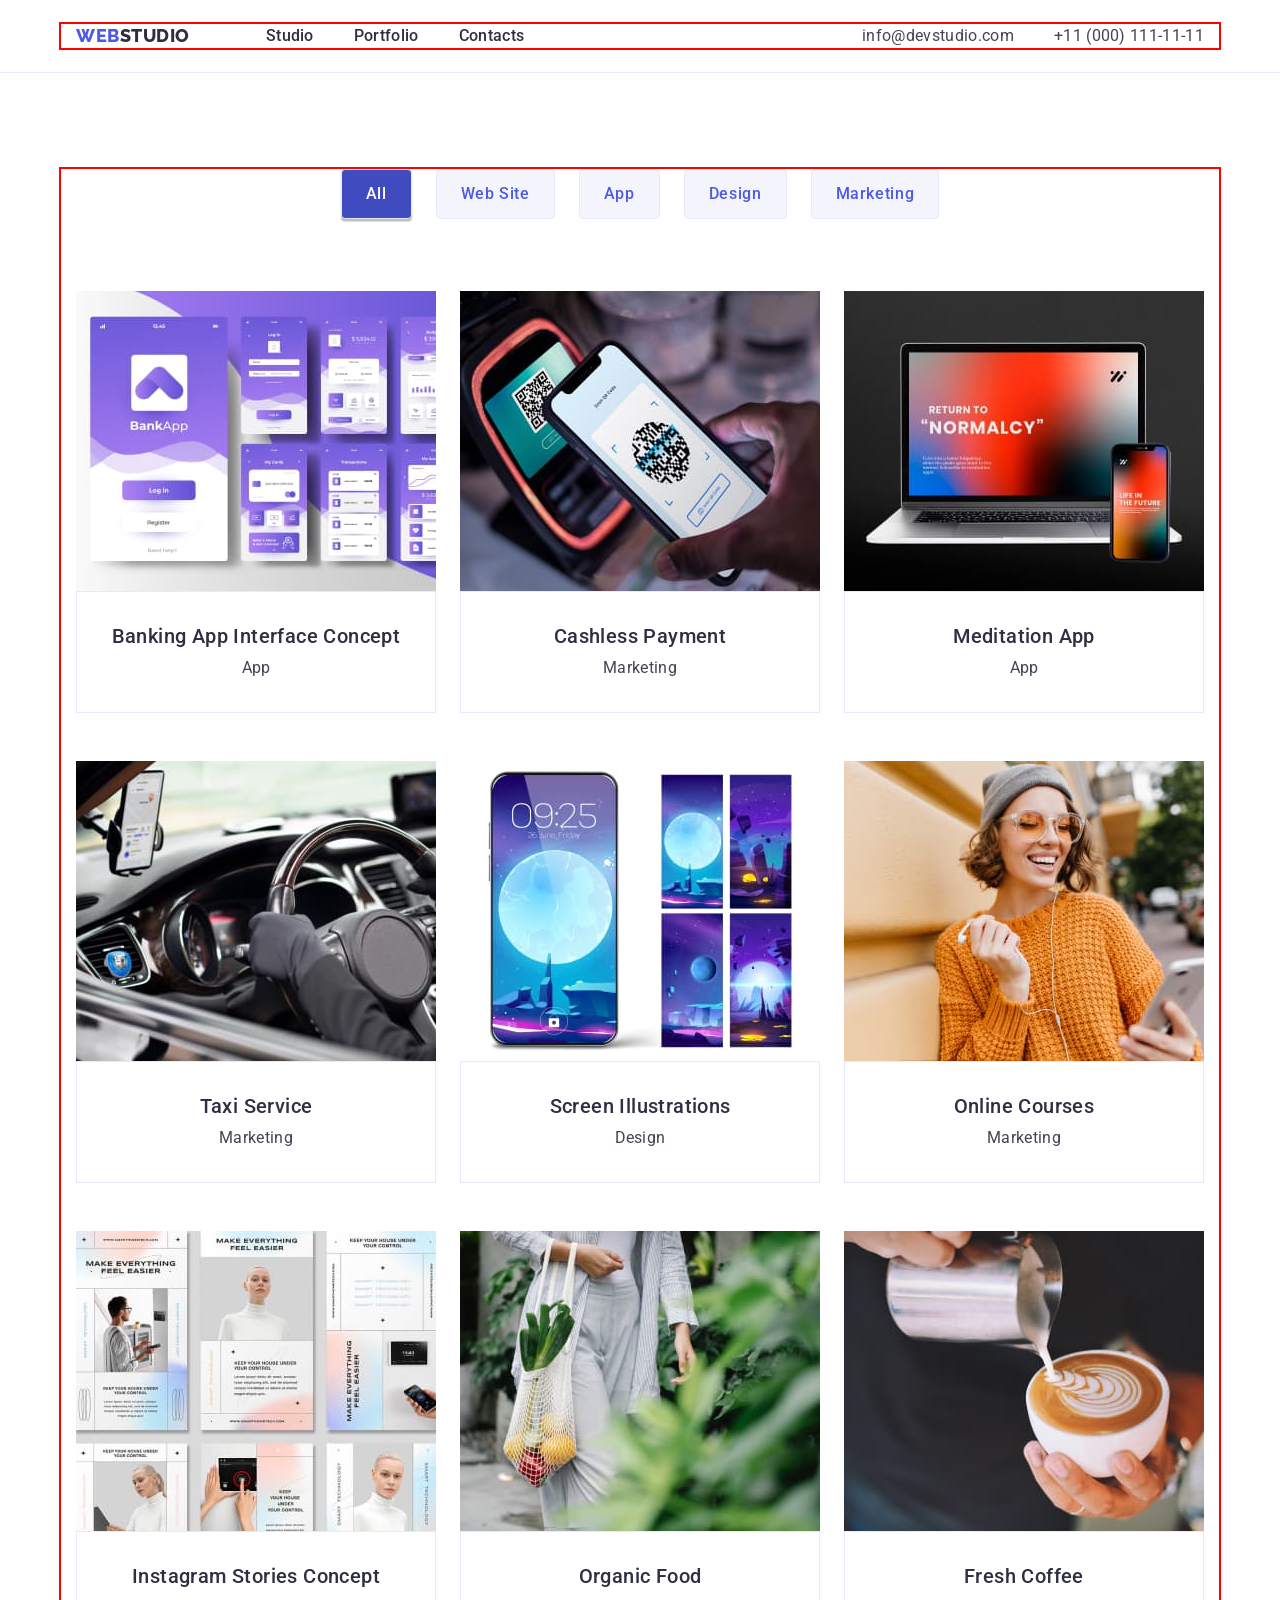
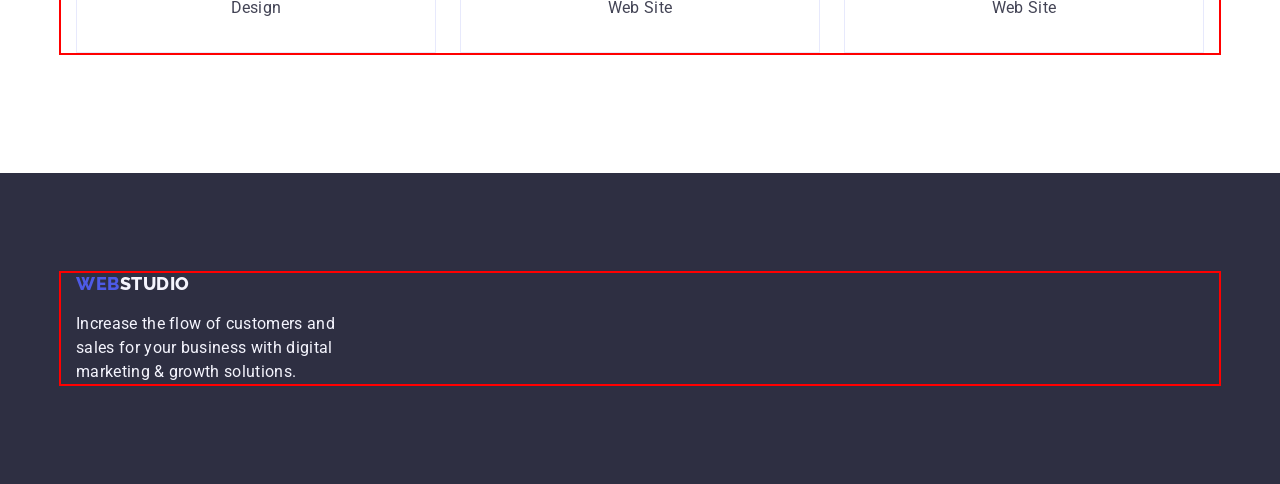
==== commit c831b575: "hw-03" ====
--- a/portfolio.html
+++ b/portfolio.html
@@ -81,7 +81,7 @@
                   width="360"
                   height="300"
                 />
-                <div>
+                <div class="bar-content">
                   <h2 class="bar-title">Banking App Interface Concept</h2>
                   <p class="bar-text">App</p>
                 </div></a
@@ -95,7 +95,7 @@
                   width="360"
                   height="300"
                 />
-                <div>
+                <div class="bar-content">
                   <h2 class="bar-title">Cashless Payment</h2>
                   <p class="bar-text">Marketing</p>
                 </div></a
@@ -109,7 +109,7 @@
                   width="360"
                   height="300"
                 />
-                <div>
+                <div class="bar-content">
                   <h2 class="bar-title">Meditation App</h2>
                   <p class="bar-text">App</p>
                 </div></a
@@ -123,7 +123,7 @@
                   width="360"
                   height="300"
                 />
-                <div>
+                <div class="bar-content">
                   <h2 class="bar-title">Taxi Service</h2>
                   <p class="bar-text">Marketing</p>
                 </div></a
@@ -137,7 +137,7 @@
                   width="360"
                   height="300"
                 />
-                <div>
+                <div class="bar-content">
                   <h2 class="bar-title">Screen Illustrations</h2>
                   <p class="bar-text">Design</p>
                 </div></a
@@ -151,7 +151,7 @@
                   width="360"
                   height="300"
                 />
-                <div>
+                <div class="bar-content">
                   <h2 class="bar-title">Online Courses</h2>
                   <p class="bar-text">Marketing</p>
                 </div></a
@@ -165,7 +165,7 @@
                   width="360"
                   height="300"
                 />
-                <div>
+                <div class="bar-content">
                   <h2 class="bar-title">Instagram Stories Concept</h2>
                   <p class="bar-text">Design</p>
                 </div></a
@@ -179,7 +179,7 @@
                   width="360"
                   height="300"
                 />
-                <div>
+                <div class="bar-content">
                   <h2 class="bar-title">Organic Food</h2>
                   <p class="bar-text">Web Site</p>
                 </div></a
@@ -193,7 +193,7 @@
                   width="360"
                   height="300"
                 />
-                <div>
+                <div class="bar-content">
                   <h2 class="bar-title">Fresh Coffee</h2>
                   <p class="bar-text">Web Site</p>
                 </div></a
--- a/css/styles.css
+++ b/css/styles.css
@@ -78,12 +78,12 @@
 
 .logo-studio {
     color: var(--title-color-one);
+    margin-right: 76px;
 }
 
 .page-list {
     display: flex;
     gap: 40px;
-    margin-left: 76px;
 }
 
 .contacts {
@@ -234,7 +234,7 @@
 
 .team-section {
     background-color: var(--background-color-two);
-    padding-bottom: 120px;
+    padding: 120px 0;
 }
 
 .team {
@@ -255,11 +255,12 @@
 
 .team-item {
     background-color: #ffffff;
+    border-radius: 0px 0px 4px 4px;
 }
 
 .name {
     display: block;
-    padding: 16px 32px;
+    padding: 32px 16px;
     max-width: 232px;
     margin-left: auto;
     margin-right: auto;
@@ -271,8 +272,8 @@
     line-height: 1.2;
     letter-spacing: 0.02em;
     color: var(--title-color-one);
-    border-radius: 0px 0px 4px 4px;
-    text-align: center;
+    text-align: center;
+    margin-bottom: 8px;
 }
 
 .team-text {
@@ -289,11 +290,11 @@
 /* Buttons */
 
 .main-section {
+    padding-top: 96px;
     padding-bottom: 120px;
 }
 
 .button-list {
-    margin-top: 96px;
     margin-bottom: 72px;
     display: flex;
     gap: 24px;
@@ -319,6 +320,7 @@
 .button-item:focus {
     background-color: #404bbf;
     color: #ffffff;
+    border: 1px solid transparent
 }
 
 .first-button {
@@ -336,7 +338,11 @@
     gap: 24px;
     text-align: center;
     row-gap: 48px;
-
+}
+
+.bar-content {
+    border: 1px solid #e7e9fc;
+    padding: 32px 16px;
 }
 
 .bar-title {
@@ -345,7 +351,6 @@
     line-height: 1.2;
     letter-spacing: 0.02em;
     color: var(--title-color-one);
-    margin-top: 32px;
     margin-bottom: 8px;
     text-align: center;
 }
@@ -374,8 +379,6 @@
 }
 
 .logo link {
-    display: inline-block;
-    margin-bottom: 16px;
     font-family: 'Raleway', sans-serif;
     font-weight: 800;
     font-size: 18px;
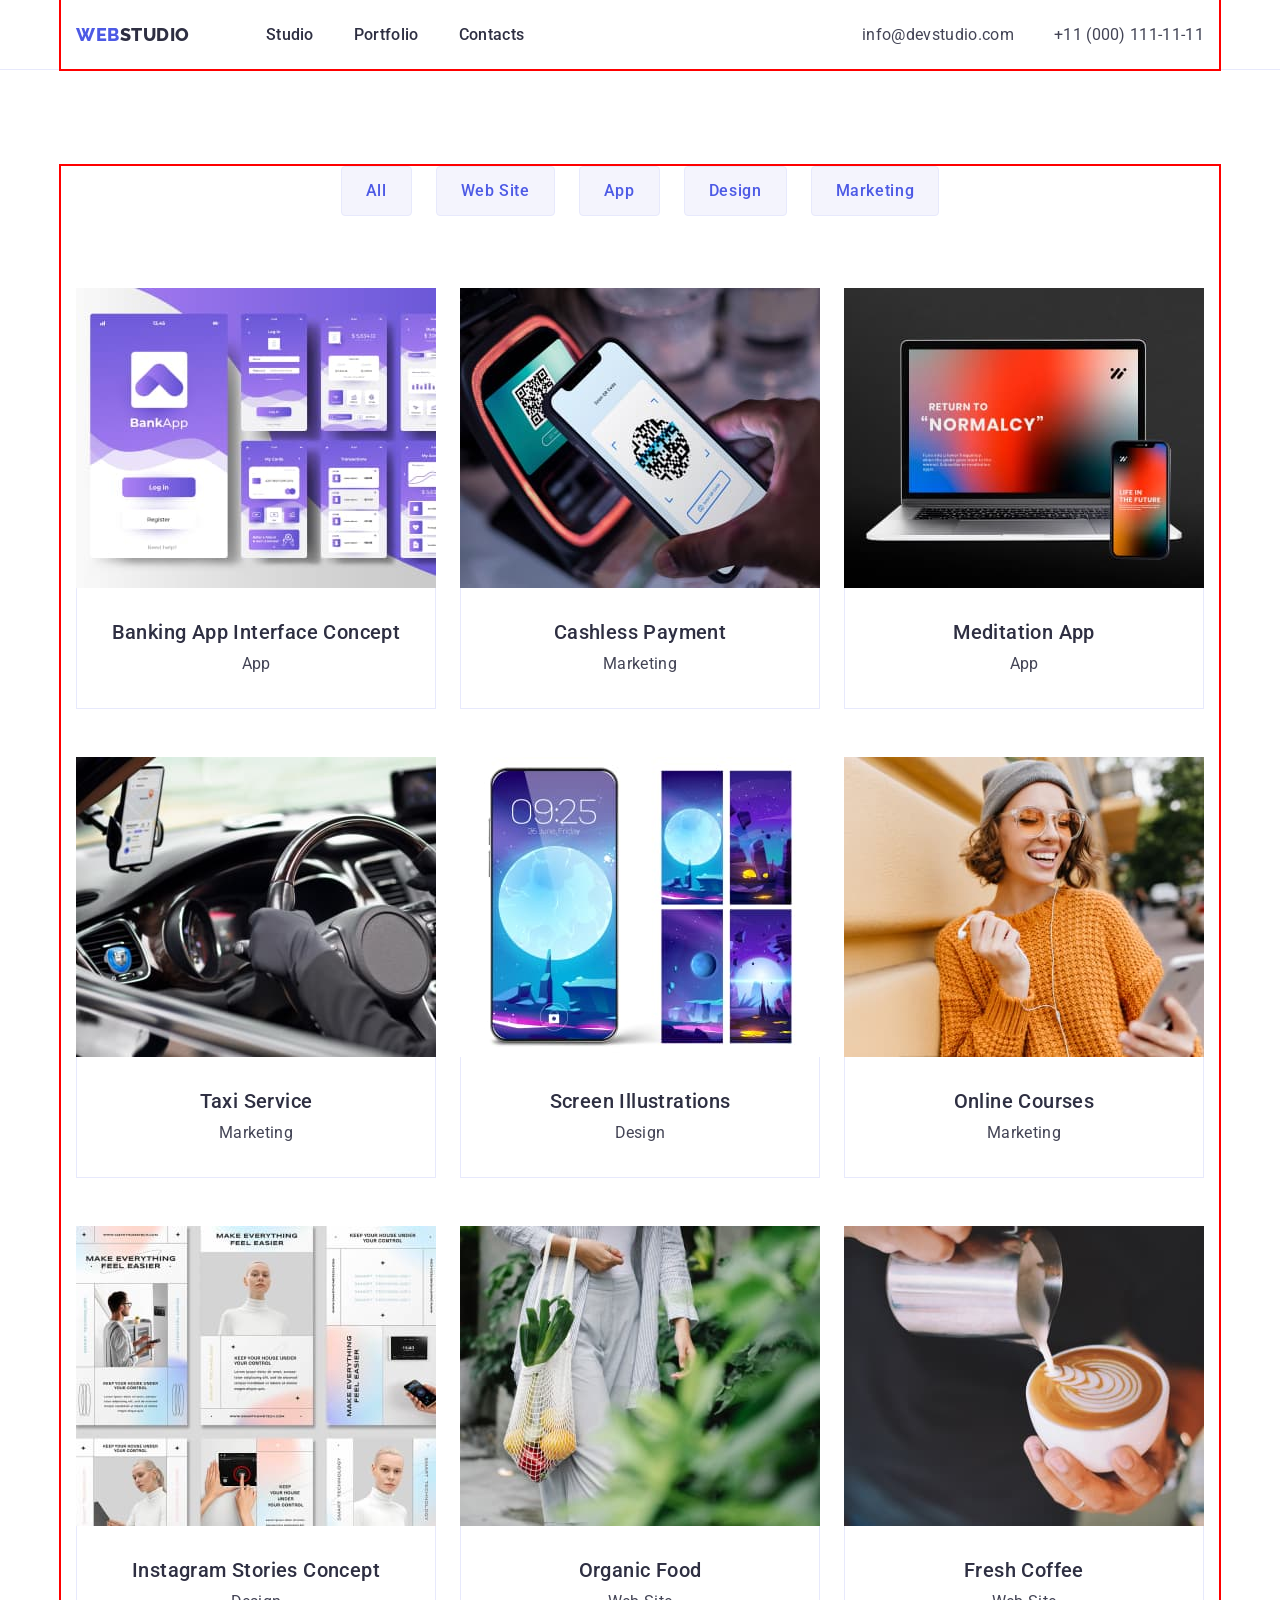
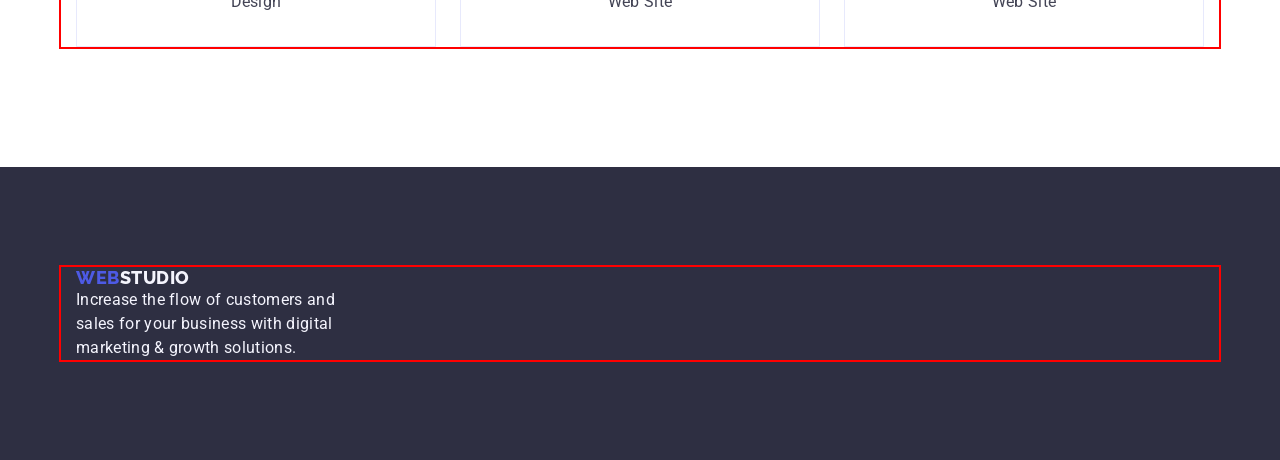
==== commit 83e21702: "hw-03" ====
--- a/portfolio.html
+++ b/portfolio.html
@@ -60,9 +60,7 @@
           <!-- Buttons -->
           <ul class="button-list list">
             <li>
-              <button type="button" class="button-item first-button">
-                All
-              </button>
+              <button type="button" class="button-item">All</button>
             </li>
             <li><button type="button" class="button-item">Web Site</button></li>
             <li><button type="button" class="button-item">App</button></li>
--- a/css/styles.css
+++ b/css/styles.css
@@ -53,7 +53,6 @@
 
 .header {
     border-bottom: 1px solid #E7E9FC;
-    padding: 24px 0;
 }
 
 .header-container {
@@ -74,11 +73,13 @@
     letter-spacing: 0.03em;
     text-transform: uppercase;
     color: #4D5AE5;
+    margin-right: 76px;
+    padding-top: 24px;
+    padding-bottom: 24px;
 }
 
 .logo-studio {
     color: var(--title-color-one);
-    margin-right: 76px;
 }
 
 .page-list {
@@ -105,6 +106,8 @@
     line-height: 1.5;
     letter-spacing: 0.02em;
     color: var(--title-color-one);
+    padding-top: 24px;
+    padding-bottom: 24px;
 }
 
 .page-link:hover,
@@ -287,6 +290,7 @@
 /* Portfolio */
 
 
+
 /* Buttons */
 
 .main-section {
@@ -323,13 +327,6 @@
     border: 1px solid transparent
 }
 
-.first-button {
-    background: #404BBF;
-    box-shadow: 0px 3px 1px rgba(0, 0, 0, 0.1), 0px 2px 1px rgba(0, 0, 0, 0.08), 0px 2px 2px rgba(0, 0, 0, 0.12);
-    color: var(--title-color-two);
-    cursor: pointer;
-}
-
 /* Projects */
 
 .bar-list {
@@ -342,6 +339,7 @@
 
 .bar-content {
     border: 1px solid #e7e9fc;
+    border-top: none;
     padding: 32px 16px;
 }
 
@@ -378,7 +376,8 @@
 
 }
 
-.logo link {
+.footer-logo {
+    display: inline-block;
     font-family: 'Raleway', sans-serif;
     font-weight: 800;
     font-size: 18px;
@@ -386,6 +385,7 @@
     letter-spacing: 0.03em;
     text-transform: uppercase;
     color: #4D5AE5;
+    margin-bottom: 16px;
 }
 
 .footer-text {
@@ -394,7 +394,6 @@
     letter-spacing: 0.02em;
     color: var(--text-color-two);
     max-width: 264px;
-    margin-top: 17.5px;
 }
 
 .logo-studio-footer {
